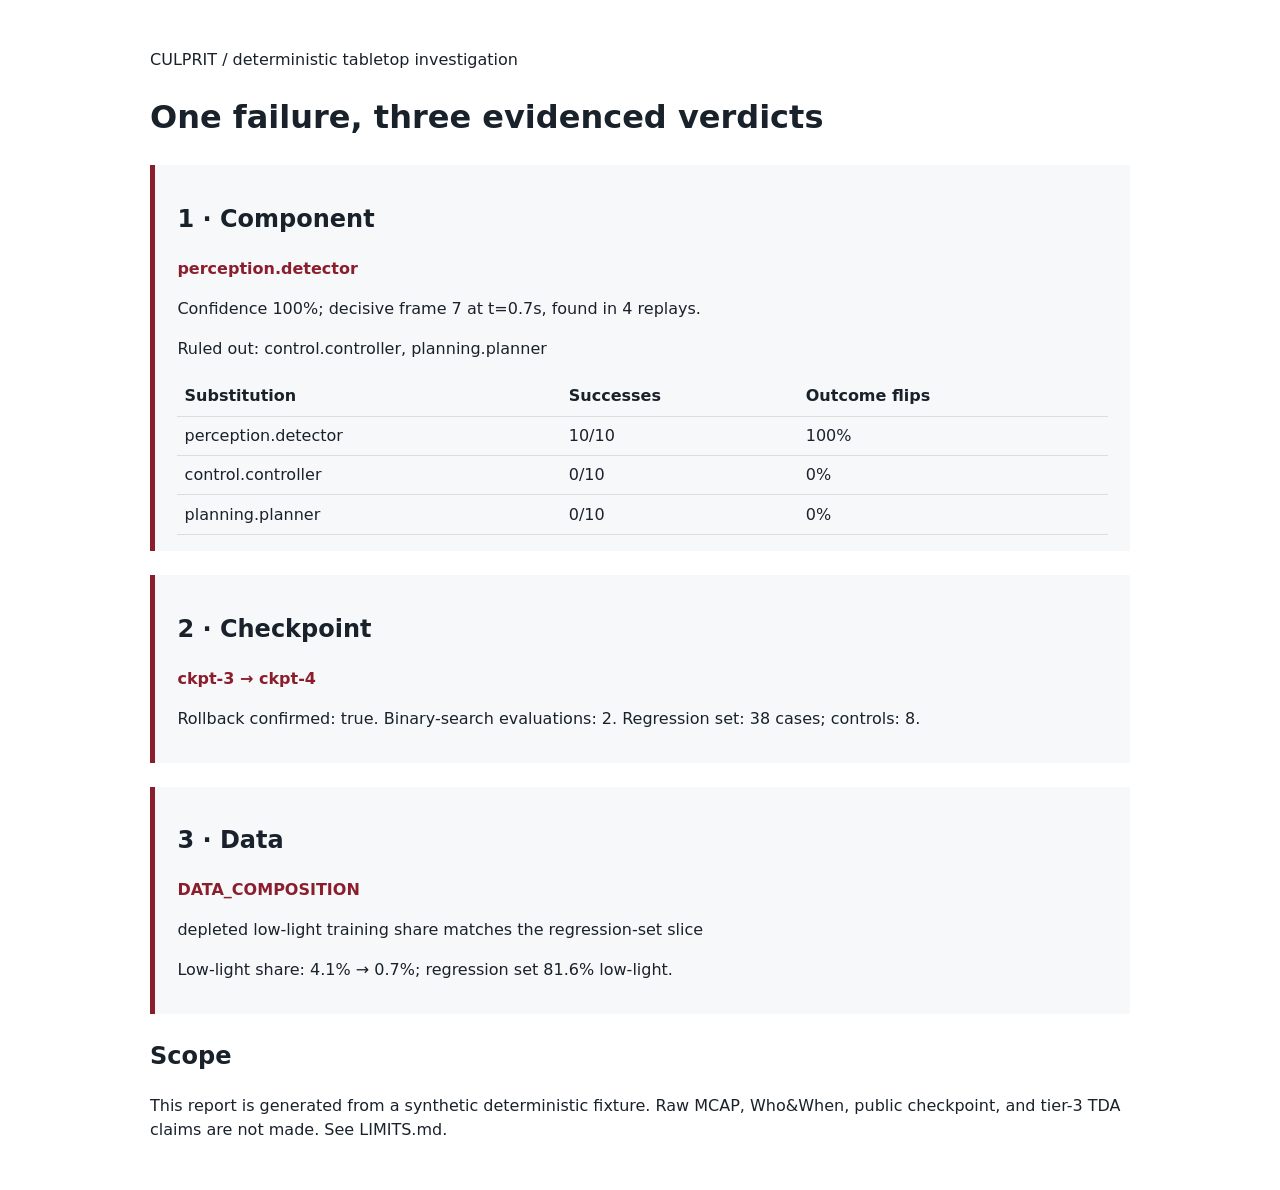
==== docs/index.html @ ff6b4190 "feat: ship deterministic culprit alpha" ====
<!doctype html>
<html lang="en">
<head>
  <meta charset="utf-8">
  <meta http-equiv="refresh" content="0; url=demo/">
  <meta name="viewport" content="width=device-width,initial-scale=1">
  <title>CULPRIT demo</title>
</head>
<body>
  <p><a href="demo/">Open the CULPRIT three-stage finding</a>.</p>
</body>
</html>
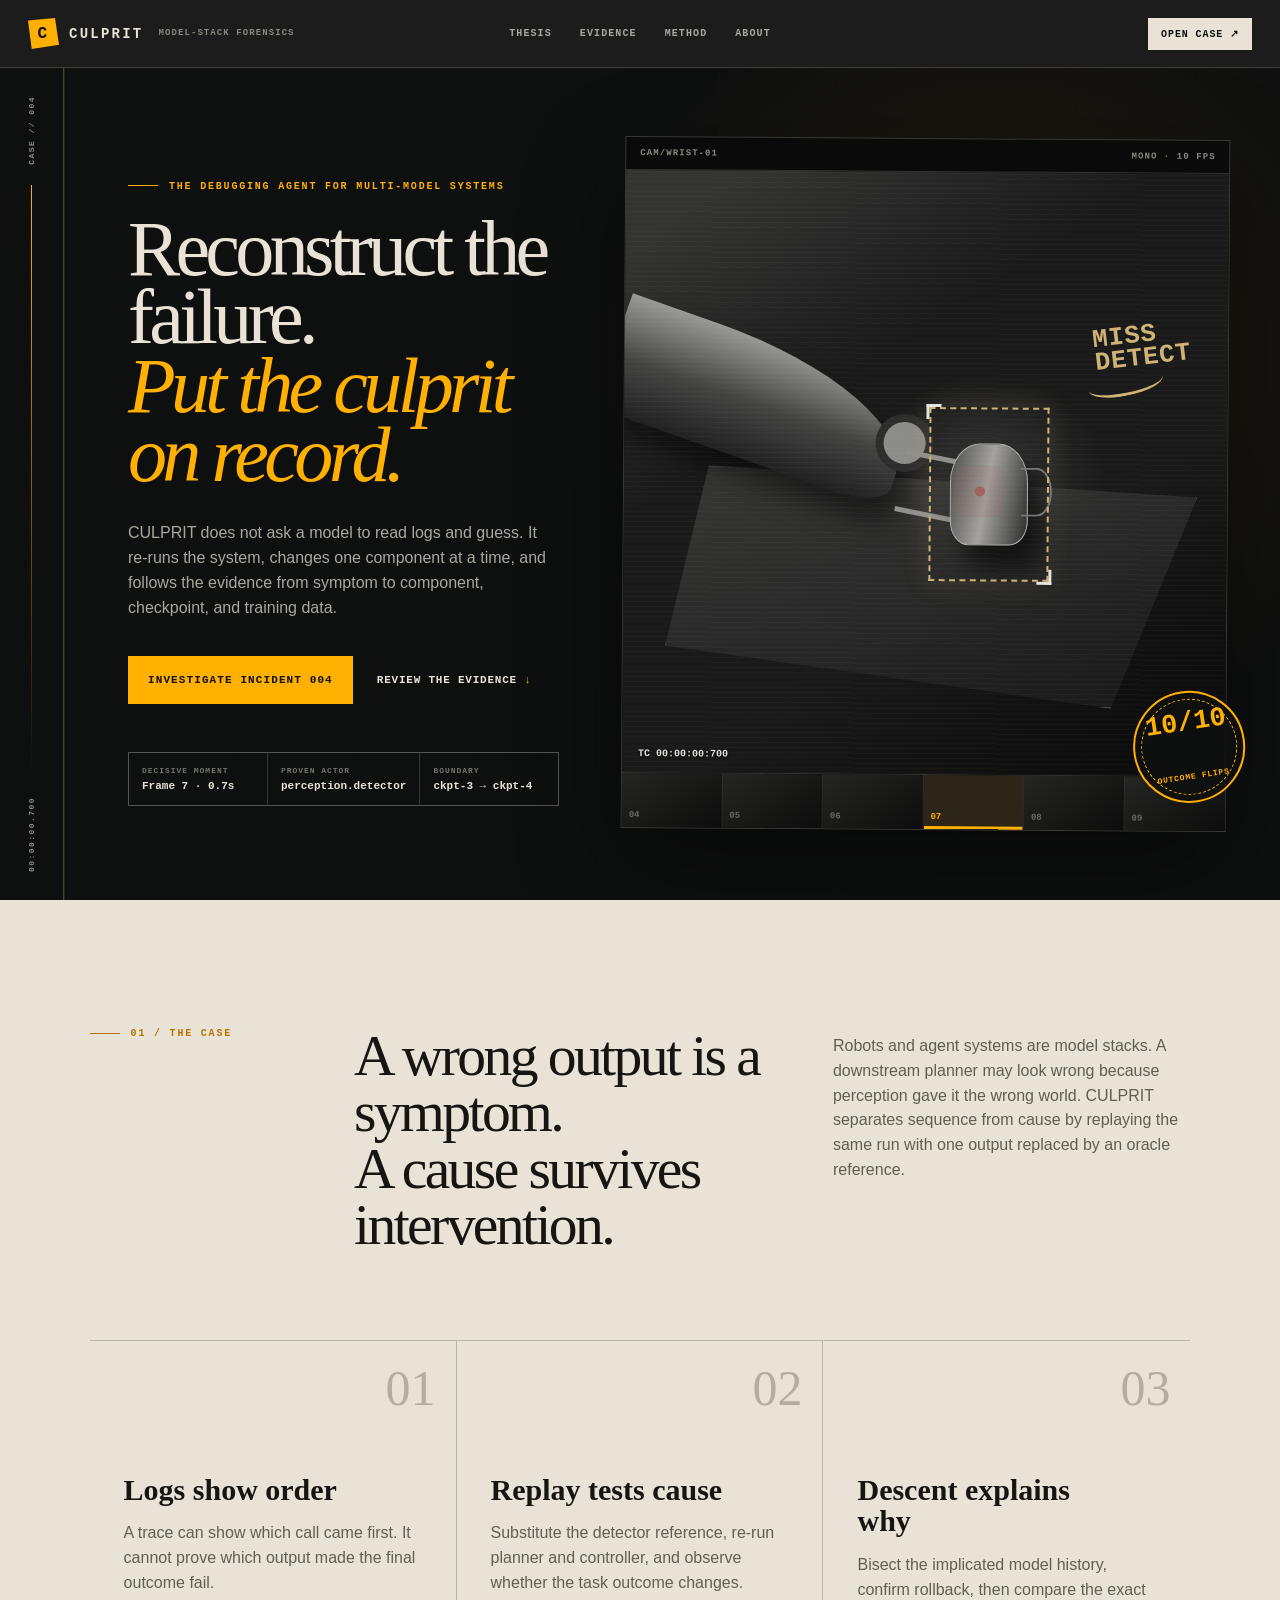
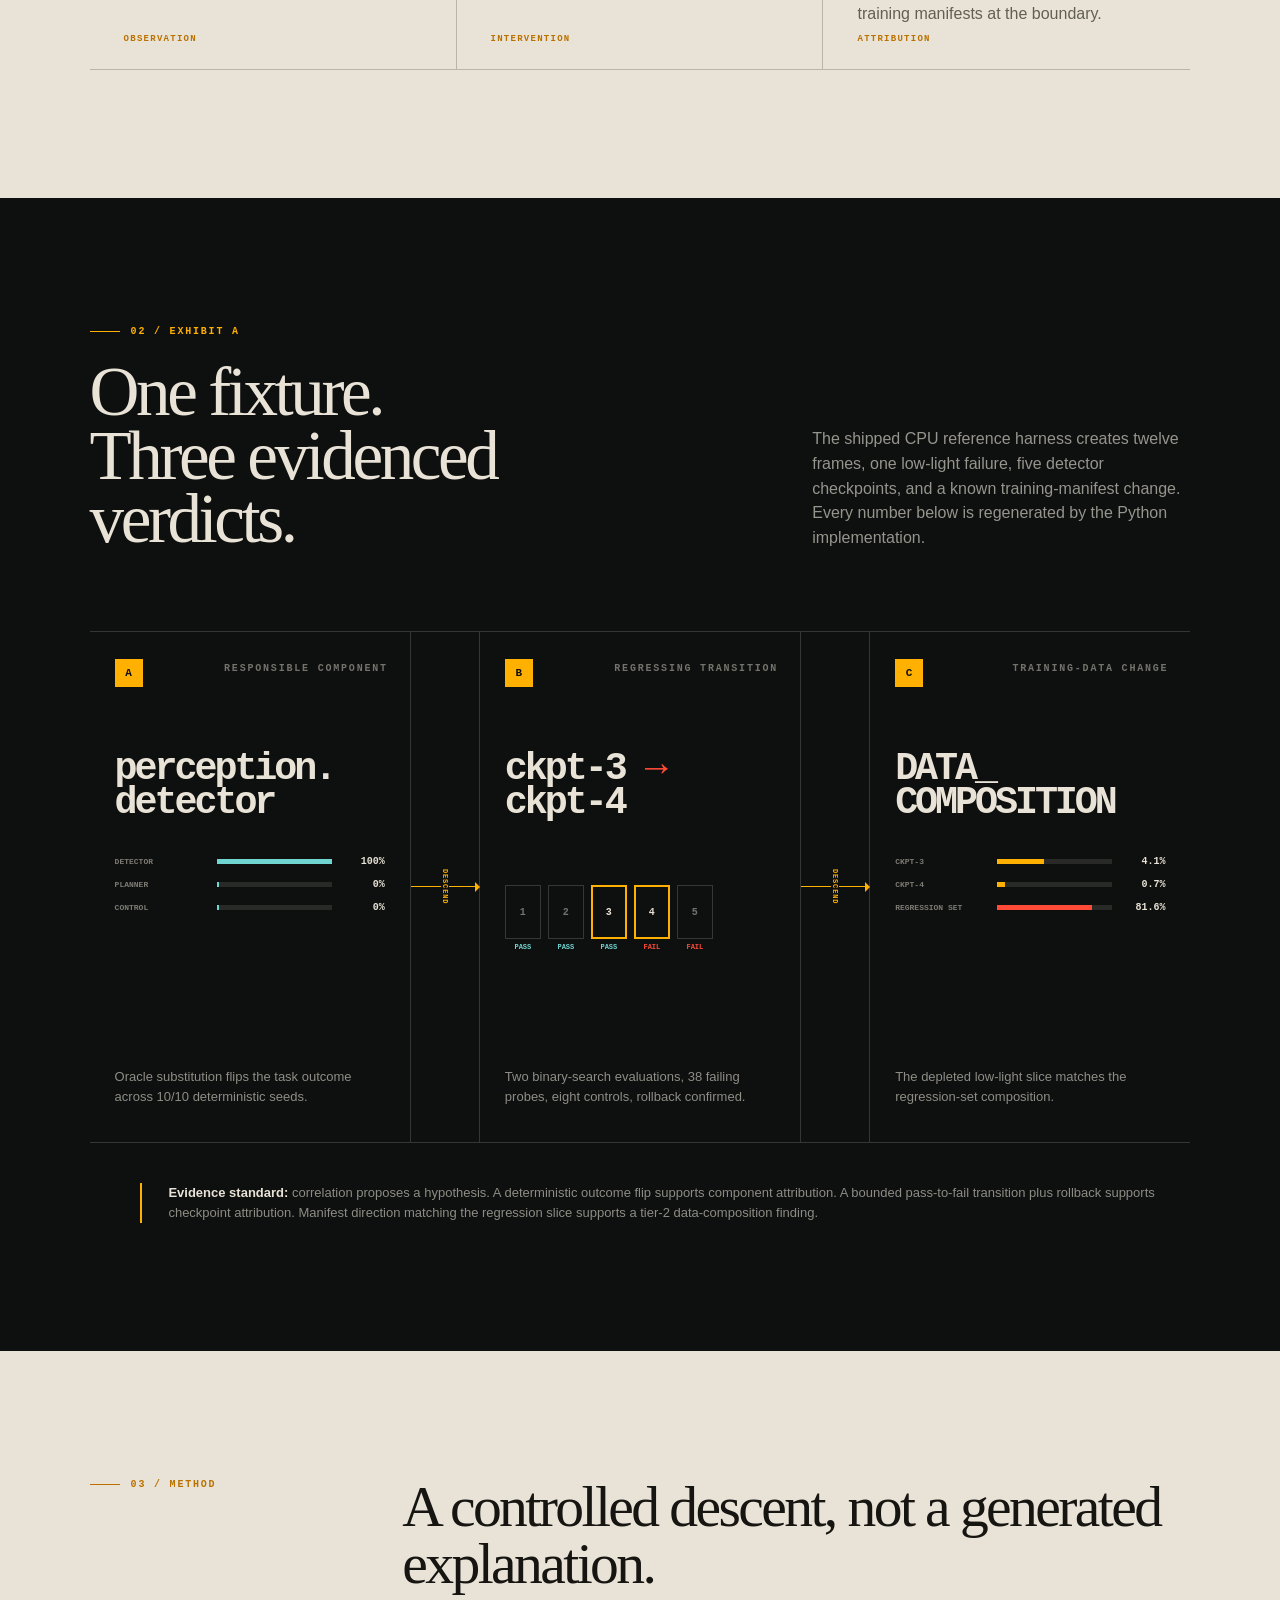
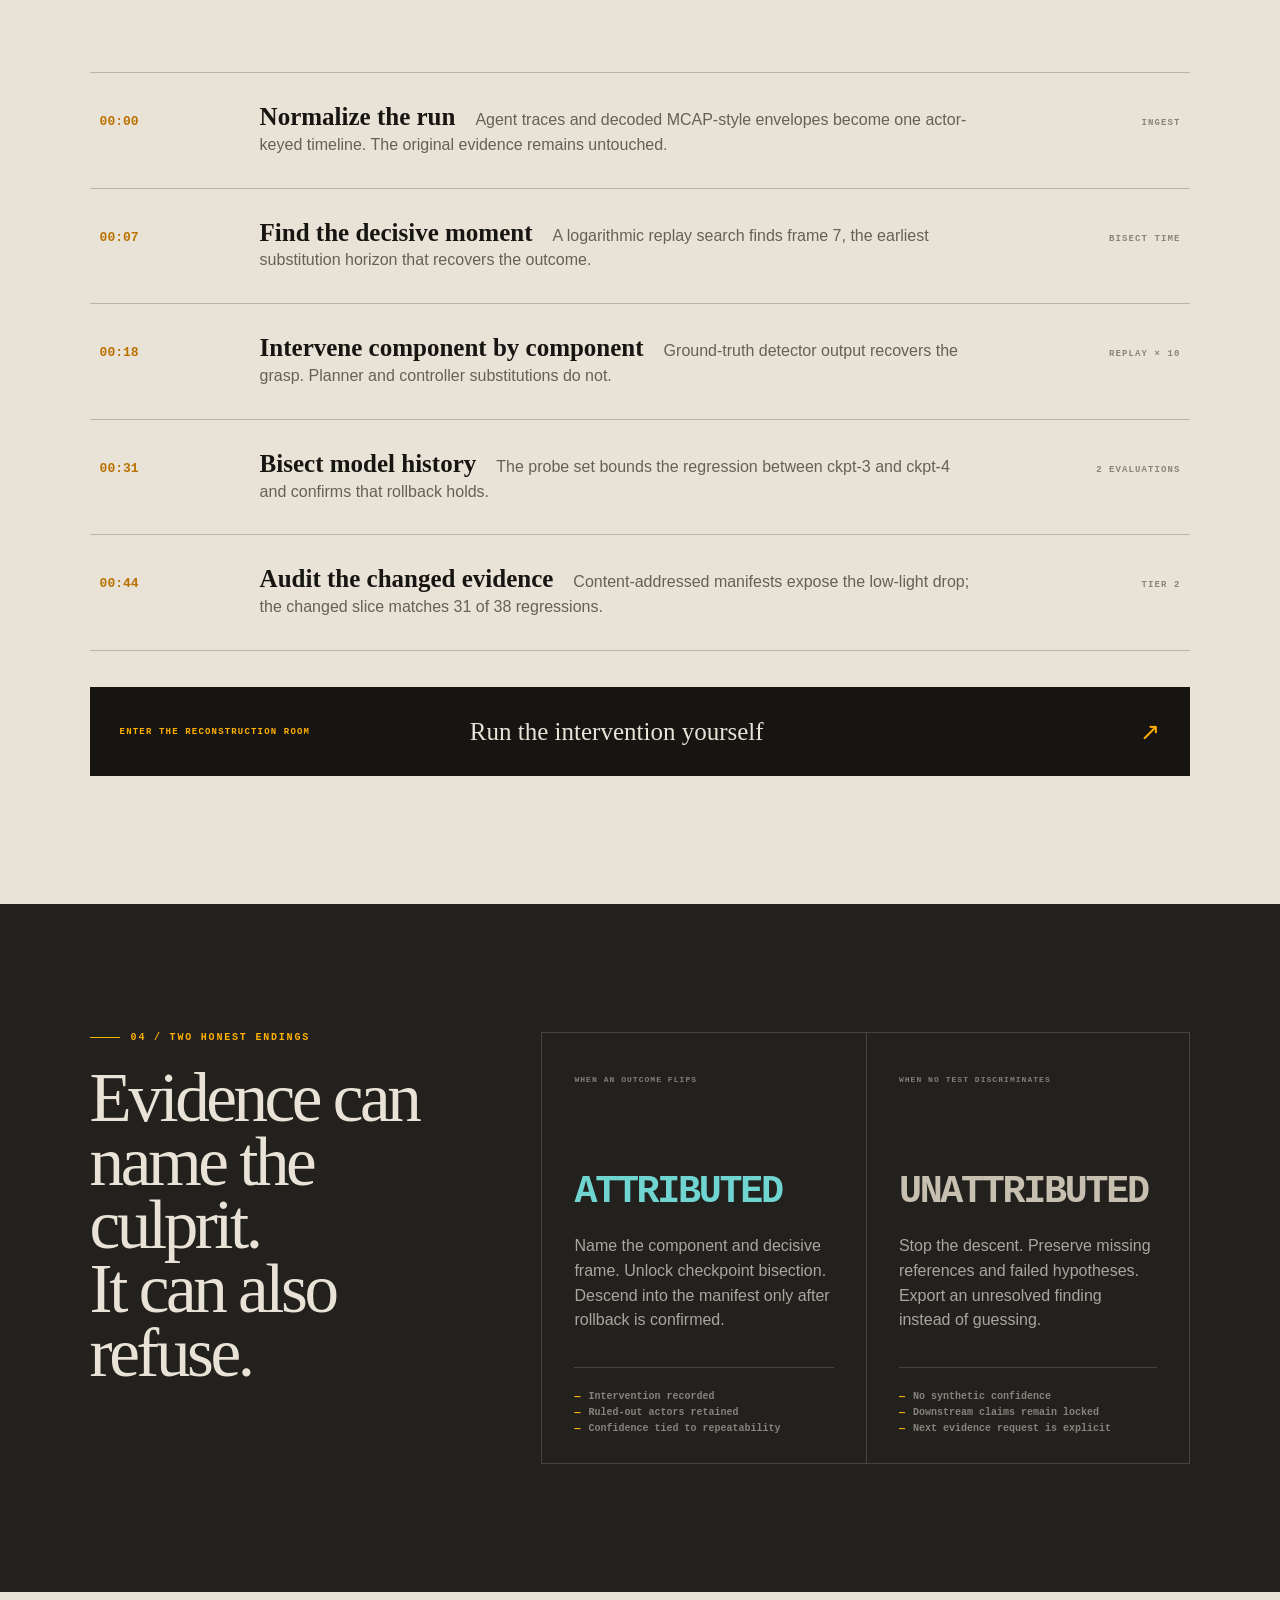
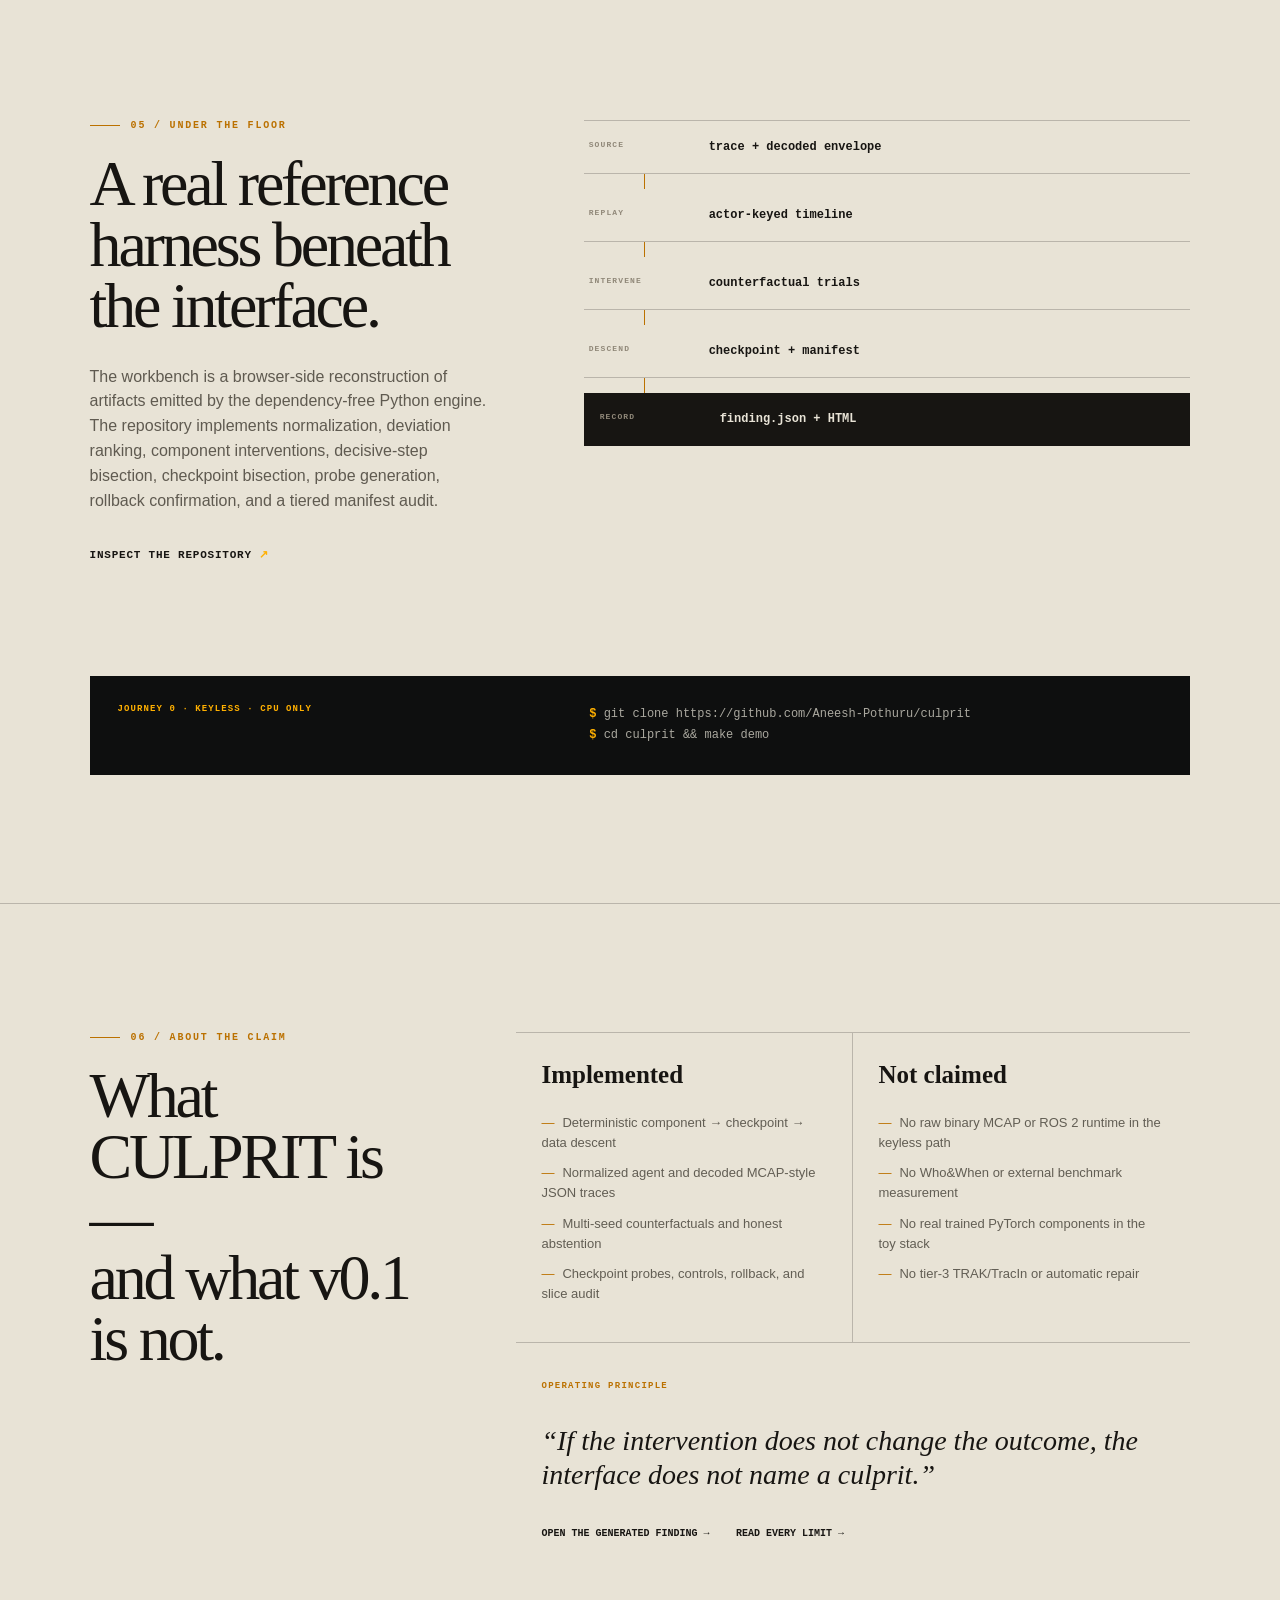
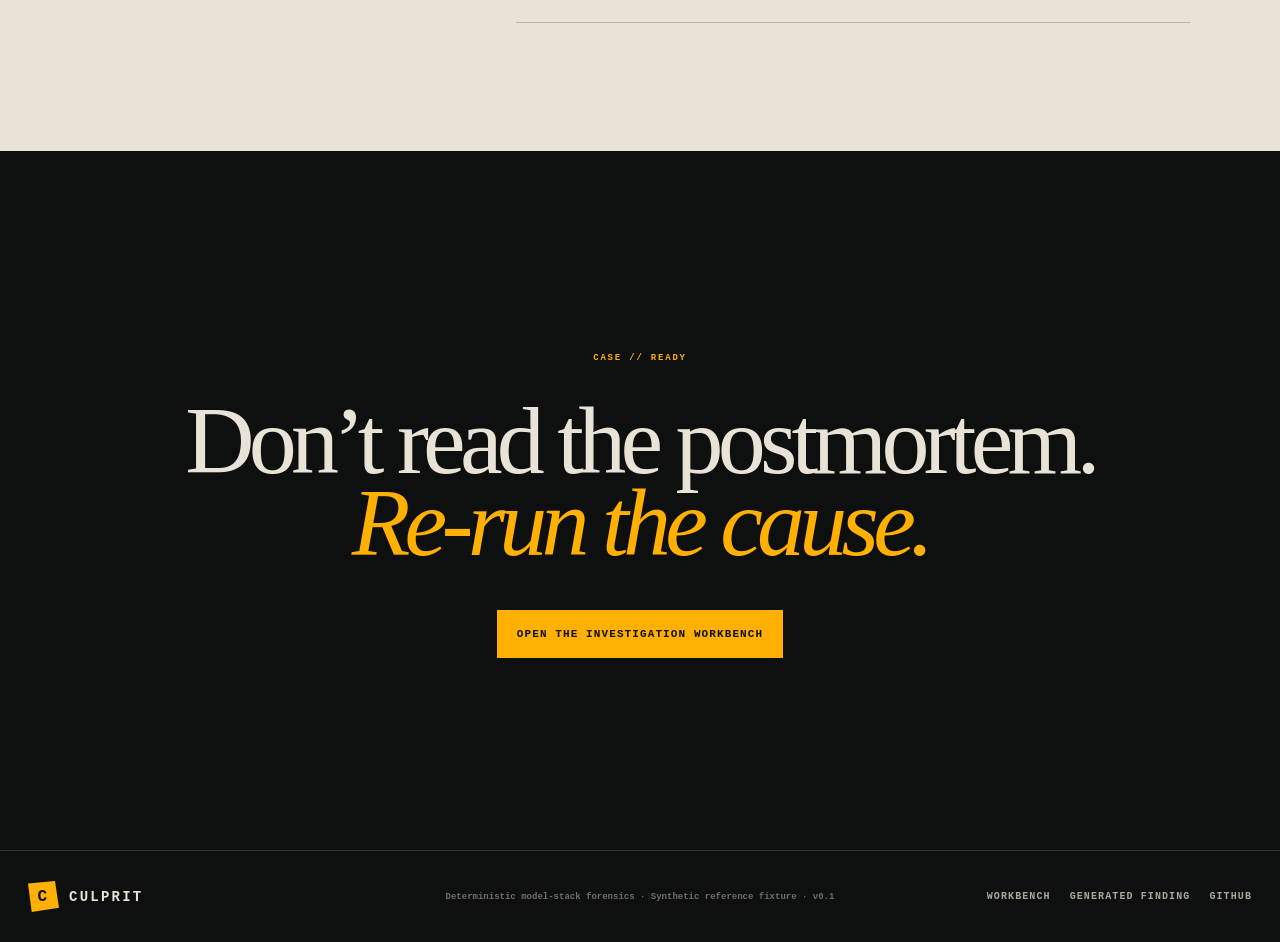
==== commit 134d49c3: "site: launch full interactive product experience" ====
--- a/docs/index.html
+++ b/docs/index.html
@@ -2,12 +2,294 @@
 <html lang="en">
 <head>
   <meta charset="utf-8">
-  <meta http-equiv="refresh" content="0; url=demo/">
-  <meta name="viewport" content="width=device-width,initial-scale=1">
-  <title>CULPRIT demo</title>
+  <meta name="viewport" content="width=device-width, initial-scale=1">
+  <meta name="description" content="CULPRIT is a deterministic forensic workbench for locating the component, checkpoint, and training-data change behind a multi-model system failure.">
+  <meta name="theme-color" content="#11100e">
+  <title>CULPRIT — reconstruct the failure</title>
+  <link rel="stylesheet" href="site.css">
 </head>
 <body>
-  <p><a href="demo/">Open the CULPRIT three-stage finding</a>.</p>
+  <a class="skip-link" href="#content">Skip to content</a>
+  <header class="site-header">
+    <a class="wordmark" href="./" aria-label="CULPRIT home">
+      <span class="wordmark-stamp" aria-hidden="true">C</span>
+      <span>CULPRIT</span>
+      <small>MODEL-STACK FORENSICS</small>
+    </a>
+    <nav class="site-nav" aria-label="Primary navigation">
+      <a href="#thesis">Thesis</a>
+      <a href="#evidence">Evidence</a>
+      <a href="#mechanism">Method</a>
+      <a href="#about">About</a>
+    </nav>
+    <a class="header-action" href="app/">Open case <span aria-hidden="true">↗</span></a>
+  </header>
+
+  <main id="content">
+    <section class="hero" aria-labelledby="hero-title">
+      <div class="case-spine" aria-hidden="true">
+        <span>CASE // 004</span>
+        <i></i>
+        <span>00:00:00.700</span>
+      </div>
+      <div class="hero-copy">
+        <p class="kicker">The debugging agent for multi-model systems</p>
+        <h1 id="hero-title">Reconstruct the failure.<br><em>Put the culprit on record.</em></h1>
+        <p class="hero-lede">CULPRIT does not ask a model to read logs and guess. It re-runs the system, changes one component at a time, and follows the evidence from symptom to component, checkpoint, and training data.</p>
+        <div class="hero-actions">
+          <a class="button button-primary" href="app/">Investigate incident 004</a>
+          <a class="text-link" href="#evidence">Review the evidence <span aria-hidden="true">↓</span></a>
+        </div>
+        <dl class="hero-facts" aria-label="Fixture facts">
+          <div><dt>Decisive moment</dt><dd>Frame 7 · 0.7s</dd></div>
+          <div><dt>Proven actor</dt><dd>perception.detector</dd></div>
+          <div><dt>Boundary</dt><dd>ckpt-3 → ckpt-4</dd></div>
+        </dl>
+      </div>
+
+      <div class="hero-reconstruction" aria-label="Stylized incident reconstruction">
+        <div class="recon-meta">
+          <span>CAM/WRIST-01</span>
+          <span>MONO · 10 FPS</span>
+        </div>
+        <div class="recon-field">
+          <div class="scanlines" aria-hidden="true"></div>
+          <div class="table-plane" aria-hidden="true"></div>
+          <div class="robot-arm" aria-hidden="true"><i></i><b></b></div>
+          <div class="target-object" aria-hidden="true"></div>
+          <div class="reference-box" aria-hidden="true"></div>
+          <div class="grease-note" aria-hidden="true">MISS<br>DETECT</div>
+          <div class="crosshair" aria-hidden="true"></div>
+          <div class="recon-time">TC 00:00:00:700</div>
+        </div>
+        <div class="filmstrip" aria-label="Frames 4 through 9, anomaly at frame 7">
+          <span>04</span><span>05</span><span>06</span><span class="is-fault">07</span><span>08</span><span>09</span>
+        </div>
+        <div class="evidence-seal" aria-label="Outcome flip proven across ten of ten seeds">
+          <strong>10/10</strong>
+          <span>OUTCOME FLIPS</span>
+        </div>
+      </div>
+    </section>
+
+    <section class="thesis-section" id="thesis" aria-labelledby="thesis-title">
+      <header class="section-intro">
+        <p class="folio">01 / THE CASE</p>
+        <h2 id="thesis-title">A wrong output is a symptom.<br>A cause survives intervention.</h2>
+        <p>Robots and agent systems are model stacks. A downstream planner may look wrong because perception gave it the wrong world. CULPRIT separates sequence from cause by replaying the same run with one output replaced by an oracle reference.</p>
+      </header>
+      <div class="problem-ledger">
+        <article>
+          <span class="ledger-no">01</span>
+          <h3>Logs show order</h3>
+          <p>A trace can show which call came first. It cannot prove which output made the final outcome fail.</p>
+          <small>OBSERVATION</small>
+        </article>
+        <article>
+          <span class="ledger-no">02</span>
+          <h3>Replay tests cause</h3>
+          <p>Substitute the detector reference, re-run planner and controller, and observe whether the task outcome changes.</p>
+          <small>INTERVENTION</small>
+        </article>
+        <article>
+          <span class="ledger-no">03</span>
+          <h3>Descent explains why</h3>
+          <p>Bisect the implicated model history, confirm rollback, then compare the exact training manifests at the boundary.</p>
+          <small>ATTRIBUTION</small>
+        </article>
+      </div>
+    </section>
+
+    <section class="evidence-section" id="evidence" aria-labelledby="evidence-title">
+      <div class="evidence-header">
+        <div>
+          <p class="folio folio-light">02 / EXHIBIT A</p>
+          <h2 id="evidence-title">One fixture.<br>Three evidenced verdicts.</h2>
+        </div>
+        <p>The shipped CPU reference harness creates twelve frames, one low-light failure, five detector checkpoints, and a known training-manifest change. Every number below is regenerated by the Python implementation.</p>
+      </div>
+
+      <div class="causal-plate">
+        <article class="causal-node node-component">
+          <div class="node-index">A</div>
+          <p class="node-label">Responsible component</p>
+          <h3>perception.<br>detector</h3>
+          <div class="flip-comparison" aria-label="Counterfactual outcome flip rates">
+            <div><span>DETECTOR</span><i style="--value:100%"></i><strong>100%</strong></div>
+            <div><span>PLANNER</span><i style="--value:0%"></i><strong>0%</strong></div>
+            <div><span>CONTROL</span><i style="--value:0%"></i><strong>0%</strong></div>
+          </div>
+          <p class="node-proof">Oracle substitution flips the task outcome across 10/10 deterministic seeds.</p>
+        </article>
+        <div class="causal-link" aria-hidden="true"><span>descend</span></div>
+        <article class="causal-node node-checkpoint">
+          <div class="node-index">B</div>
+          <p class="node-label">Regressing transition</p>
+          <h3>ckpt-3 <em>→</em><br>ckpt-4</h3>
+          <div class="checkpoint-film" aria-label="Checkpoint pass fail history">
+            <span class="pass">1</span><span class="pass">2</span><span class="pass focus">3</span><span class="fail focus">4</span><span class="fail">5</span>
+          </div>
+          <p class="node-proof">Two binary-search evaluations, 38 failing probes, eight controls, rollback confirmed.</p>
+        </article>
+        <div class="causal-link" aria-hidden="true"><span>descend</span></div>
+        <article class="causal-node node-data">
+          <div class="node-index">C</div>
+          <p class="node-label">Training-data change</p>
+          <h3>DATA_<br>COMPOSITION</h3>
+          <div class="slice-comparison" aria-label="Low-light share comparison">
+            <div><span>CKPT-3</span><i style="--value:41%"></i><strong>4.1%</strong></div>
+            <div><span>CKPT-4</span><i style="--value:7%"></i><strong>0.7%</strong></div>
+            <div class="regression"><span>REGRESSION SET</span><i style="--value:82%"></i><strong>81.6%</strong></div>
+          </div>
+          <p class="node-proof">The depleted low-light slice matches the regression-set composition.</p>
+        </article>
+      </div>
+      <p class="evidence-caption"><strong>Evidence standard:</strong> correlation proposes a hypothesis. A deterministic outcome flip supports component attribution. A bounded pass-to-fail transition plus rollback supports checkpoint attribution. Manifest direction matching the regression slice supports a tier-2 data-composition finding.</p>
+    </section>
+
+    <section class="mechanism-section" id="mechanism" aria-labelledby="mechanism-title">
+      <header class="section-intro narrow">
+        <p class="folio">03 / METHOD</p>
+        <h2 id="mechanism-title">A controlled descent, not a generated explanation.</h2>
+      </header>
+      <ol class="method-timeline">
+        <li>
+          <time>00:00</time>
+          <div><h3>Normalize the run</h3><p>Agent traces and decoded MCAP-style envelopes become one actor-keyed timeline. The original evidence remains untouched.</p></div>
+          <span>INGEST</span>
+        </li>
+        <li>
+          <time>00:07</time>
+          <div><h3>Find the decisive moment</h3><p>A logarithmic replay search finds frame 7, the earliest substitution horizon that recovers the outcome.</p></div>
+          <span>BISECT TIME</span>
+        </li>
+        <li>
+          <time>00:18</time>
+          <div><h3>Intervene component by component</h3><p>Ground-truth detector output recovers the grasp. Planner and controller substitutions do not.</p></div>
+          <span>REPLAY × 10</span>
+        </li>
+        <li>
+          <time>00:31</time>
+          <div><h3>Bisect model history</h3><p>The probe set bounds the regression between ckpt-3 and ckpt-4 and confirms that rollback holds.</p></div>
+          <span>2 EVALUATIONS</span>
+        </li>
+        <li>
+          <time>00:44</time>
+          <div><h3>Audit the changed evidence</h3><p>Content-addressed manifests expose the low-light drop; the changed slice matches 31 of 38 regressions.</p></div>
+          <span>TIER 2</span>
+        </li>
+      </ol>
+      <a class="method-cta" href="app/">
+        <span>ENTER THE RECONSTRUCTION ROOM</span>
+        <strong>Run the intervention yourself</strong>
+        <i aria-hidden="true">↗</i>
+      </a>
+    </section>
+
+    <section class="paths-section" aria-labelledby="paths-title">
+      <header>
+        <p class="folio folio-light">04 / TWO HONEST ENDINGS</p>
+        <h2 id="paths-title">Evidence can name the culprit.<br>It can also refuse.</h2>
+      </header>
+      <div class="paths">
+        <article class="path-attributed">
+          <span>WHEN AN OUTCOME FLIPS</span>
+          <h3>ATTRIBUTED</h3>
+          <p>Name the component and decisive frame. Unlock checkpoint bisection. Descend into the manifest only after rollback is confirmed.</p>
+          <ul>
+            <li>Intervention recorded</li>
+            <li>Ruled-out actors retained</li>
+            <li>Confidence tied to repeatability</li>
+          </ul>
+        </article>
+        <article class="path-unattributed">
+          <span>WHEN NO TEST DISCRIMINATES</span>
+          <h3>UNATTRIBUTED</h3>
+          <p>Stop the descent. Preserve missing references and failed hypotheses. Export an unresolved finding instead of guessing.</p>
+          <ul>
+            <li>No synthetic confidence</li>
+            <li>Downstream claims remain locked</li>
+            <li>Next evidence request is explicit</li>
+          </ul>
+        </article>
+      </div>
+    </section>
+
+    <section class="architecture-section" aria-labelledby="architecture-title">
+      <div class="architecture-copy">
+        <p class="folio">05 / UNDER THE FLOOR</p>
+        <h2 id="architecture-title">A real reference harness beneath the interface.</h2>
+        <p>The workbench is a browser-side reconstruction of artifacts emitted by the dependency-free Python engine. The repository implements normalization, deviation ranking, component interventions, decisive-step bisection, checkpoint bisection, probe generation, rollback confirmation, and a tiered manifest audit.</p>
+        <a class="text-link dark-link" href="https://github.com/Aneesh-Pothuru/culprit">Inspect the repository <span aria-hidden="true">↗</span></a>
+      </div>
+      <div class="architecture-map" role="img" aria-label="Trace flows through replay, component attribution, checkpoint bisection, and data audit to a finding">
+        <div class="arch-source"><span>SOURCE</span><strong>trace + decoded envelope</strong></div>
+        <i aria-hidden="true"></i>
+        <div><span>REPLAY</span><strong>actor-keyed timeline</strong></div>
+        <i aria-hidden="true"></i>
+        <div><span>INTERVENE</span><strong>counterfactual trials</strong></div>
+        <i aria-hidden="true"></i>
+        <div><span>DESCEND</span><strong>checkpoint + manifest</strong></div>
+        <i aria-hidden="true"></i>
+        <div class="arch-output"><span>RECORD</span><strong>finding.json + HTML</strong></div>
+      </div>
+      <div class="command-block">
+        <span>JOURNEY 0 · KEYLESS · CPU ONLY</span>
+        <code><b>$</b> git clone https://github.com/Aneesh-Pothuru/culprit<br><b>$</b> cd culprit &amp;&amp; make demo</code>
+      </div>
+    </section>
+
+    <section class="about-section" id="about" aria-labelledby="about-title">
+      <div class="about-title">
+        <p class="folio">06 / ABOUT THE CLAIM</p>
+        <h2 id="about-title">What CULPRIT is—<br>and what v0.1 is not.</h2>
+      </div>
+      <div class="about-grid">
+        <article>
+          <h3>Implemented</h3>
+          <ul>
+            <li>Deterministic component → checkpoint → data descent</li>
+            <li>Normalized agent and decoded MCAP-style JSON traces</li>
+            <li>Multi-seed counterfactuals and honest abstention</li>
+            <li>Checkpoint probes, controls, rollback, and slice audit</li>
+          </ul>
+        </article>
+        <article>
+          <h3>Not claimed</h3>
+          <ul>
+            <li>No raw binary MCAP or ROS 2 runtime in the keyless path</li>
+            <li>No Who&amp;When or external benchmark measurement</li>
+            <li>No real trained PyTorch components in the toy stack</li>
+            <li>No tier-3 TRAK/TracIn or automatic repair</li>
+          </ul>
+        </article>
+        <article class="about-principle">
+          <span>OPERATING PRINCIPLE</span>
+          <blockquote>“If the intervention does not change the outcome, the interface does not name a culprit.”</blockquote>
+          <a href="demo/">Open the generated finding →</a>
+          <a href="https://github.com/Aneesh-Pothuru/culprit/blob/main/LIMITS.md">Read every limit →</a>
+        </article>
+      </div>
+    </section>
+
+    <section class="closing">
+      <span class="closing-code">CASE // READY</span>
+      <h2>Don’t read the postmortem.<br><em>Re-run the cause.</em></h2>
+      <a class="button button-primary" href="app/">Open the investigation workbench</a>
+    </section>
+  </main>
+
+  <footer class="site-footer">
+    <div class="wordmark">
+      <span class="wordmark-stamp" aria-hidden="true">C</span>
+      <span>CULPRIT</span>
+    </div>
+    <p>Deterministic model-stack forensics · Synthetic reference fixture · v0.1</p>
+    <nav aria-label="Footer navigation">
+      <a href="app/">Workbench</a>
+      <a href="demo/">Generated finding</a>
+      <a href="https://github.com/Aneesh-Pothuru/culprit">GitHub</a>
+    </nav>
+  </footer>
 </body>
 </html>
-
--- a/docs/site.css
+++ b/docs/site.css
@@ -0,0 +1,626 @@
+:root {
+  --ink: #171512;
+  --paper: #e8e3d6;
+  --paper-hi: #f3efe5;
+  --paper-dim: #c7c0b0;
+  --amber: #ffb000;
+  --amber-deep: #bb7100;
+  --red: #ff4a37;
+  --cyan: #70d5d1;
+  --night: #0e0f0f;
+  --night-2: #161715;
+  --line: rgba(23, 21, 18, .22);
+  --line-light: rgba(232, 227, 214, .18);
+  --mono: "SFMono-Regular", "Roboto Mono", "Cascadia Code", Menlo, Consolas, monospace;
+  --sans: Inter, ui-sans-serif, -apple-system, BlinkMacSystemFont, "Segoe UI", sans-serif;
+  --serif: Iowan Old Style, "Palatino Linotype", Palatino, "Times New Roman", serif;
+}
+
+* { box-sizing: border-box; }
+html { scroll-behavior: smooth; }
+body {
+  margin: 0;
+  color: var(--ink);
+  background: var(--paper);
+  font-family: var(--sans);
+  font-size: 16px;
+  line-height: 1.55;
+  text-rendering: optimizeLegibility;
+}
+a { color: inherit; }
+button, input { font: inherit; }
+:focus-visible { outline: 3px solid var(--cyan); outline-offset: 4px; }
+.skip-link {
+  position: fixed;
+  left: 16px;
+  top: -80px;
+  z-index: 100;
+  padding: 12px 16px;
+  background: var(--paper-hi);
+  color: var(--ink);
+  font: 700 12px var(--mono);
+}
+.skip-link:focus { top: 16px; }
+
+.site-header {
+  position: sticky;
+  top: 0;
+  z-index: 50;
+  display: grid;
+  grid-template-columns: minmax(230px, 1fr) auto minmax(230px, 1fr);
+  align-items: center;
+  min-height: 68px;
+  padding: 0 28px;
+  color: var(--paper);
+  background: rgba(14, 15, 15, .94);
+  border-bottom: 1px solid var(--line-light);
+  backdrop-filter: blur(14px);
+}
+.wordmark {
+  display: flex;
+  align-items: center;
+  gap: 10px;
+  text-decoration: none;
+  font: 800 14px/1 var(--mono);
+  letter-spacing: .16em;
+}
+.wordmark-stamp {
+  display: grid;
+  place-items: center;
+  width: 31px;
+  height: 31px;
+  color: var(--night);
+  background: var(--amber);
+  clip-path: polygon(0 8%, 87% 0, 100% 86%, 12% 100%);
+  font-size: 16px;
+}
+.wordmark small {
+  margin-left: 5px;
+  color: #89877f;
+  font-size: 9px;
+  font-weight: 600;
+  letter-spacing: .12em;
+}
+.site-nav { display: flex; gap: 28px; }
+.site-nav a, .site-footer nav a {
+  color: #aaa79f;
+  font: 650 10px var(--mono);
+  letter-spacing: .11em;
+  text-decoration: none;
+  text-transform: uppercase;
+}
+.site-nav a:hover, .site-footer nav a:hover { color: var(--paper); }
+.header-action {
+  justify-self: end;
+  padding: 10px 13px;
+  color: var(--night);
+  background: var(--paper);
+  font: 800 10px var(--mono);
+  letter-spacing: .09em;
+  text-decoration: none;
+  text-transform: uppercase;
+}
+
+.hero {
+  position: relative;
+  display: grid;
+  grid-template-columns: 64px minmax(380px, .92fr) minmax(480px, 1.08fr);
+  min-height: calc(100vh - 68px);
+  color: var(--paper);
+  background:
+    linear-gradient(90deg, transparent 63px, rgba(255, 176, 0, .22) 64px, transparent 65px),
+    radial-gradient(circle at 78% 35%, rgba(255, 176, 0, .09), transparent 36%),
+    var(--night);
+  overflow: hidden;
+}
+.hero::after {
+  content: "";
+  position: absolute;
+  inset: 0;
+  pointer-events: none;
+  opacity: .28;
+  background-image: repeating-linear-gradient(90deg, transparent 0 119px, rgba(232, 227, 214, .055) 120px);
+}
+.case-spine {
+  position: relative;
+  z-index: 2;
+  display: flex;
+  flex-direction: column;
+  align-items: center;
+  justify-content: space-between;
+  padding: 28px 0;
+  border-right: 1px solid var(--line-light);
+}
+.case-spine span {
+  color: #8e8c84;
+  font: 600 8px var(--mono);
+  letter-spacing: .18em;
+  text-transform: uppercase;
+  writing-mode: vertical-rl;
+  transform: rotate(180deg);
+}
+.case-spine i { width: 1px; flex: 1; margin: 20px 0; background: linear-gradient(var(--amber), transparent); }
+.hero-copy {
+  position: relative;
+  z-index: 3;
+  display: flex;
+  flex-direction: column;
+  justify-content: center;
+  padding: 9vh clamp(34px, 5vw, 82px) 7vh;
+}
+.kicker, .folio, .node-label {
+  margin: 0 0 23px;
+  color: var(--amber-deep);
+  font: 750 10px var(--mono);
+  letter-spacing: .18em;
+  text-transform: uppercase;
+}
+.kicker { color: var(--amber); }
+.kicker::before, .folio::before {
+  content: "";
+  display: inline-block;
+  width: 30px;
+  height: 1px;
+  margin-right: 11px;
+  background: currentColor;
+  vertical-align: middle;
+}
+.hero h1 {
+  max-width: 780px;
+  margin: 0;
+  font: 500 clamp(52px, 6.1vw, 104px)/.88 var(--serif);
+  letter-spacing: -.06em;
+}
+.hero h1 em, .closing h2 em {
+  color: var(--amber);
+  font-weight: 400;
+}
+.hero-lede {
+  max-width: 650px;
+  margin: 32px 0 0;
+  color: #aaa99f;
+  font-size: clamp(16px, 1.25vw, 20px);
+}
+.hero-actions { display: flex; align-items: center; gap: 24px; margin-top: 35px; }
+.button {
+  display: inline-flex;
+  align-items: center;
+  justify-content: center;
+  min-height: 48px;
+  padding: 0 20px;
+  font: 850 11px var(--mono);
+  letter-spacing: .1em;
+  text-decoration: none;
+  text-transform: uppercase;
+}
+.button-primary { color: var(--night); background: var(--amber); }
+.button-primary:hover { background: #ffc13f; }
+.text-link {
+  color: var(--paper);
+  font: 700 11px var(--mono);
+  letter-spacing: .07em;
+  text-decoration: none;
+  text-transform: uppercase;
+}
+.text-link span { color: var(--amber); }
+.hero-facts {
+  display: grid;
+  grid-template-columns: repeat(3, 1fr);
+  gap: 1px;
+  margin: 48px 0 0;
+  border: 1px solid var(--line-light);
+  background: var(--line-light);
+}
+.hero-facts div { padding: 13px; background: var(--night); }
+.hero-facts dt { color: #73736d; font: 650 8px var(--mono); letter-spacing: .12em; text-transform: uppercase; }
+.hero-facts dd { margin: 5px 0 0; color: var(--paper); font: 700 11px var(--mono); }
+
+.hero-reconstruction {
+  position: relative;
+  z-index: 3;
+  align-self: center;
+  margin: 7vh clamp(24px, 4vw, 70px) 7vh 0;
+  border: 1px solid #3a3935;
+  background: #090a09;
+  box-shadow: 0 38px 100px rgba(0, 0, 0, .45);
+  transform: rotate(.4deg);
+}
+.recon-meta {
+  display: flex;
+  justify-content: space-between;
+  padding: 11px 14px;
+  color: #8a8982;
+  border-bottom: 1px solid #32312e;
+  font: 650 9px var(--mono);
+  letter-spacing: .12em;
+}
+.recon-field {
+  position: relative;
+  min-height: clamp(380px, 47vw, 650px);
+  overflow: hidden;
+  background:
+    radial-gradient(ellipse at 60% 50%, rgba(209, 207, 196, .15), transparent 23%),
+    linear-gradient(147deg, #343431 0 8%, #191a18 35% 63%, #080909 100%);
+  filter: grayscale(.65);
+}
+.scanlines {
+  position: absolute;
+  inset: 0;
+  z-index: 8;
+  pointer-events: none;
+  background: repeating-linear-gradient(0deg, rgba(255,255,255,.025) 0 1px, transparent 1px 5px);
+}
+.table-plane {
+  position: absolute;
+  left: 7%;
+  right: 5%;
+  bottom: 11%;
+  height: 40%;
+  border: 1px solid #5f5f59;
+  background: linear-gradient(165deg, rgba(136,135,126,.28), rgba(26,27,25,.88));
+  clip-path: polygon(8% 0, 100% 12%, 84% 100%, 0 75%);
+}
+.target-object {
+  position: absolute;
+  left: 54%;
+  top: 45%;
+  width: 13%;
+  height: 17%;
+  border: 1px solid #b0aea2;
+  border-radius: 38% 38% 24% 24%;
+  background: linear-gradient(100deg, #4c4d48, #a5a298 47%, #2a2b28);
+  box-shadow: 15px 23px 24px rgba(0,0,0,.6);
+}
+.target-object::after {
+  content: "";
+  position: absolute;
+  right: -32%;
+  top: 23%;
+  width: 38%;
+  height: 45%;
+  border: 2px solid #77766f;
+  border-left: 0;
+  border-radius: 0 50% 50% 0;
+}
+.robot-arm {
+  position: absolute;
+  left: -2%;
+  top: 20%;
+  width: 51%;
+  height: 20%;
+  border-radius: 0 70% 18% 0;
+  background: linear-gradient(#9a998f, #444541 53%, #1f211f);
+  transform: rotate(19deg);
+  transform-origin: left center;
+  box-shadow: 15px 18px 28px rgba(0,0,0,.48);
+}
+.robot-arm i {
+  position: absolute;
+  right: -9%;
+  top: 18%;
+  width: 19%;
+  aspect-ratio: 1;
+  border: 8px solid #2c2d2a;
+  border-radius: 50%;
+  background: #8d8c82;
+}
+.robot-arm b {
+  position: absolute;
+  right: -25%;
+  top: 42%;
+  width: 23%;
+  height: 52%;
+  border-top: 5px solid #929087;
+  border-bottom: 5px solid #929087;
+  transform: rotate(-8deg);
+}
+.reference-box {
+  position: absolute;
+  left: 50.5%;
+  top: 39%;
+  width: 20%;
+  height: 29%;
+  border: 2px dashed var(--amber);
+  box-shadow: 0 0 28px rgba(255,176,0,.15);
+  filter: none;
+}
+.reference-box::before, .reference-box::after {
+  content: "";
+  position: absolute;
+  width: 12px;
+  height: 12px;
+  border-color: var(--amber);
+}
+.reference-box::before { left: -5px; top: -5px; border-left: 3px solid; border-top: 3px solid; }
+.reference-box::after { right: -5px; bottom: -5px; border-right: 3px solid; border-bottom: 3px solid; }
+.grease-note {
+  position: absolute;
+  right: 6%;
+  top: 25%;
+  color: var(--amber);
+  font: 800 clamp(17px, 2vw, 31px)/.9 var(--mono);
+  letter-spacing: .03em;
+  transform: rotate(-7deg);
+  filter: none;
+}
+.grease-note::after {
+  content: "";
+  display: block;
+  width: 76px;
+  height: 22px;
+  margin: -1px 0 0 -10px;
+  border-bottom: 3px solid var(--amber);
+  border-radius: 50%;
+  transform: rotate(-5deg);
+}
+.crosshair {
+  position: absolute;
+  left: 59%;
+  top: 53%;
+  width: 8px;
+  height: 8px;
+  margin: -4px;
+  border-radius: 50%;
+  background: var(--red);
+  box-shadow: 0 0 0 22px rgba(255,74,55,.13), 0 0 0 1px var(--red);
+  filter: none;
+}
+.recon-time {
+  position: absolute;
+  left: 16px;
+  bottom: 13px;
+  z-index: 9;
+  color: var(--paper);
+  font: 600 10px var(--mono);
+  text-shadow: 0 1px 3px #000;
+}
+.filmstrip {
+  display: grid;
+  grid-template-columns: repeat(6, 1fr);
+  border-top: 1px solid #32312e;
+}
+.filmstrip span {
+  position: relative;
+  display: grid;
+  place-items: end start;
+  height: 54px;
+  padding: 7px;
+  color: #696861;
+  border-right: 1px solid #32312e;
+  background: linear-gradient(145deg, #252623, #0c0d0c);
+  font: 600 9px var(--mono);
+}
+.filmstrip span:last-child { border-right: 0; }
+.filmstrip .is-fault { color: var(--amber); background: #2c2518; box-shadow: inset 0 -3px var(--amber); }
+.evidence-seal {
+  position: absolute;
+  right: -20px;
+  bottom: 28px;
+  z-index: 10;
+  display: grid;
+  place-items: center;
+  width: 112px;
+  height: 112px;
+  color: var(--amber);
+  border: 2px solid var(--amber);
+  border-radius: 50%;
+  background: rgba(14,15,15,.88);
+  text-align: center;
+  transform: rotate(-9deg);
+}
+.evidence-seal::before { content: ""; position: absolute; inset: 6px; border: 1px dashed var(--amber); border-radius: 50%; }
+.evidence-seal strong { font: 800 27px var(--mono); line-height: .9; }
+.evidence-seal span { width: 75px; font: 700 8px/1.3 var(--mono); letter-spacing: .1em; }
+
+.thesis-section, .mechanism-section, .architecture-section, .about-section { padding: clamp(84px, 10vw, 150px) clamp(24px, 7vw, 110px); }
+.section-intro { display: grid; grid-template-columns: .6fr 1.2fr 1fr; gap: 50px; align-items: start; }
+.section-intro .folio { grid-column: 1; }
+.section-intro h2 {
+  grid-column: 2;
+  margin: 0;
+  font: 500 clamp(40px, 4.5vw, 71px)/.98 var(--serif);
+  letter-spacing: -.045em;
+}
+.section-intro > p:last-child { grid-column: 3; margin: 6px 0 0; color: #615d54; }
+.problem-ledger {
+  display: grid;
+  grid-template-columns: repeat(3, 1fr);
+  margin-top: 86px;
+  border-top: 1px solid var(--line);
+  border-bottom: 1px solid var(--line);
+}
+.problem-ledger article {
+  position: relative;
+  min-height: 320px;
+  padding: 33px 34px 26px;
+  border-right: 1px solid var(--line);
+}
+.problem-ledger article:last-child { border-right: 0; }
+.ledger-no { position: absolute; right: 20px; top: 18px; color: #b5ae9e; font: 500 50px var(--serif); }
+.problem-ledger h3 { max-width: 240px; margin: 100px 0 16px; font: 600 30px/1.05 var(--serif); }
+.problem-ledger p { max-width: 320px; color: #625e54; }
+.problem-ledger small { position: absolute; left: 34px; bottom: 25px; color: var(--amber-deep); font: 700 9px var(--mono); letter-spacing: .14em; }
+
+.evidence-section { padding: clamp(84px, 10vw, 150px) clamp(24px, 7vw, 110px); color: var(--paper); background: var(--night); }
+.folio-light { color: var(--amber); }
+.evidence-header { display: grid; grid-template-columns: 1fr .65fr; gap: 11vw; align-items: end; }
+.evidence-header h2, .paths-section h2 {
+  margin: 0;
+  font: 500 clamp(46px, 5.4vw, 82px)/.92 var(--serif);
+  letter-spacing: -.05em;
+}
+.evidence-header > p { margin: 0; color: #96958d; }
+.causal-plate {
+  display: grid;
+  grid-template-columns: 1fr 70px 1fr 70px 1fr;
+  gap: 0;
+  margin-top: 80px;
+  border-top: 1px solid var(--line-light);
+  border-bottom: 1px solid var(--line-light);
+}
+.causal-node { position: relative; min-height: 510px; padding: 27px 25px 30px; }
+.causal-node h3 { margin: 65px 0 35px; font: 650 clamp(34px, 3vw, 49px)/.9 var(--mono); letter-spacing: -.08em; }
+.causal-node h3 em { color: var(--red); font-style: normal; }
+.node-index {
+  display: grid;
+  place-items: center;
+  width: 28px;
+  height: 28px;
+  color: var(--night);
+  background: var(--amber);
+  font: 800 11px var(--mono);
+}
+.node-label { position: absolute; right: 22px; top: 31px; margin: 0; color: #73726b; }
+.node-proof { position: absolute; left: 25px; right: 25px; bottom: 22px; color: #8e8d85; font-size: 13px; }
+.causal-link { position: relative; display: grid; place-items: center; border-left: 1px solid var(--line-light); border-right: 1px solid var(--line-light); }
+.causal-link::before { content: ""; width: 100%; height: 1px; background: var(--amber); }
+.causal-link::after { content: ""; position: absolute; right: -1px; border: 5px solid transparent; border-right: 0; border-left-color: var(--amber); }
+.causal-link span { position: absolute; padding: 5px 0; color: var(--amber); background: var(--night); font: 650 7px var(--mono); letter-spacing: .12em; text-transform: uppercase; writing-mode: vertical-rl; }
+.flip-comparison div, .slice-comparison div { display: grid; grid-template-columns: 94px 1fr 45px; gap: 8px; align-items: center; margin: 12px 0; }
+.flip-comparison span, .slice-comparison span { color: #7d7b74; font: 650 8px var(--mono); }
+.flip-comparison i, .slice-comparison i { position: relative; display: block; height: 5px; background: #292a27; }
+.flip-comparison i::after, .slice-comparison i::after { content: ""; position: absolute; inset: 0 auto 0 0; width: max(2px, var(--value)); background: var(--cyan); }
+.slice-comparison i::after { background: var(--amber); }
+.slice-comparison .regression i::after { background: var(--red); }
+.flip-comparison strong, .slice-comparison strong { text-align: right; font: 700 10px var(--mono); }
+.checkpoint-film { display: flex; gap: 7px; margin-top: 64px; }
+.checkpoint-film span { display: grid; place-items: center; width: 36px; height: 54px; color: #74736d; border: 1px solid #373834; font: 700 10px var(--mono); }
+.checkpoint-film .pass::after { content: "PASS"; position: absolute; margin-top: 70px; color: var(--cyan); font-size: 7px; }
+.checkpoint-film .fail::after { content: "FAIL"; position: absolute; margin-top: 70px; color: var(--red); font-size: 7px; }
+.checkpoint-film .focus { border: 2px solid var(--amber); color: var(--paper); }
+.evidence-caption { max-width: 1050px; margin: 40px 0 0 auto; padding-left: 26px; color: #8d8c84; border-left: 2px solid var(--amber); font-size: 13px; }
+.evidence-caption strong { color: var(--paper); }
+
+.section-intro.narrow { grid-template-columns: .6fr 1.8fr; }
+.section-intro.narrow h2 { grid-column: 2; max-width: 800px; }
+.method-timeline { margin: 80px 0 0; padding: 0; list-style: none; border-top: 1px solid var(--line); }
+.method-timeline li {
+  display: grid;
+  grid-template-columns: 130px minmax(0, 1fr) 170px;
+  align-items: baseline;
+  gap: 30px;
+  padding: 30px 10px;
+  border-bottom: 1px solid var(--line);
+}
+.method-timeline time { color: var(--amber-deep); font: 700 13px var(--mono); }
+.method-timeline h3 { display: inline; margin: 0 20px 0 0; font: 600 25px var(--serif); }
+.method-timeline p { display: inline; color: #656157; }
+.method-timeline > li > span { justify-self: end; color: #8b8578; font: 700 9px var(--mono); letter-spacing: .12em; }
+.method-cta {
+  display: grid;
+  grid-template-columns: 1fr 2fr auto;
+  align-items: center;
+  gap: 30px;
+  margin-top: 36px;
+  padding: 26px 30px;
+  color: var(--paper);
+  background: var(--ink);
+  text-decoration: none;
+}
+.method-cta span { color: var(--amber); font: 700 9px var(--mono); letter-spacing: .13em; }
+.method-cta strong { font: 500 25px var(--serif); }
+.method-cta i { color: var(--amber); font-size: 24px; font-style: normal; }
+
+.paths-section { display: grid; grid-template-columns: .7fr 1.3fr; gap: 8vw; padding: clamp(84px, 10vw, 150px) clamp(24px, 7vw, 110px); color: var(--paper); background: #22211e; }
+.paths { display: grid; grid-template-columns: 1fr 1fr; border: 1px solid var(--line-light); }
+.paths article { position: relative; min-height: 430px; padding: 32px; }
+.paths article + article { border-left: 1px solid var(--line-light); }
+.paths article > span { color: #817f77; font: 700 8px var(--mono); letter-spacing: .13em; }
+.paths h3 { margin: 80px 0 20px; font: 700 clamp(31px, 3vw, 45px) var(--mono); letter-spacing: -.06em; }
+.path-attributed h3 { color: var(--cyan); }
+.path-unattributed h3 { color: var(--paper-dim); }
+.paths p { color: #a8a69d; }
+.paths ul { position: absolute; left: 32px; right: 32px; bottom: 24px; margin: 0; padding: 18px 0 0; border-top: 1px solid var(--line-light); list-style: none; }
+.paths li { margin: 5px 0; color: #85837c; font: 600 10px var(--mono); }
+.paths li::before { content: "—"; margin-right: 8px; color: var(--amber); }
+
+.architecture-section { display: grid; grid-template-columns: .8fr 1.2fr; gap: 7vw; }
+.architecture-copy h2, .about-title h2 { margin: 0; font: 500 clamp(44px, 5vw, 72px)/.95 var(--serif); letter-spacing: -.05em; }
+.architecture-copy > p:not(.folio) { margin: 28px 0; color: #5f5a50; }
+.dark-link { color: var(--ink); }
+.architecture-map { border-top: 1px solid var(--line); }
+.architecture-map div { display: grid; grid-template-columns: 120px 1fr; padding: 19px 5px; border-bottom: 1px solid var(--line); }
+.architecture-map div span { color: #908879; font: 700 8px var(--mono); letter-spacing: .14em; }
+.architecture-map div strong { font: 650 12px var(--mono); }
+.architecture-map i { display: block; width: 1px; height: 15px; margin-left: 60px; background: var(--amber-deep); }
+.architecture-map .arch-output { color: var(--paper); background: var(--ink); padding-inline: 16px; }
+.command-block { grid-column: 1 / -1; display: grid; grid-template-columns: .8fr 1.2fr; gap: 7vw; margin-top: 20px; padding: 28px; color: var(--paper); background: var(--night); }
+.command-block span { color: var(--amber); font: 700 9px var(--mono); letter-spacing: .12em; }
+.command-block code { color: #aaa89f; font: 12px/1.8 var(--mono); }
+.command-block b { color: var(--amber); }
+
+.about-section { display: grid; grid-template-columns: .65fr 1.35fr; gap: 8vw; border-top: 1px solid var(--line); }
+.about-grid { display: grid; grid-template-columns: 1fr 1fr; border-top: 1px solid var(--line); }
+.about-grid article { min-height: 280px; padding: 28px 25px; border-bottom: 1px solid var(--line); }
+.about-grid article:nth-child(1) { border-right: 1px solid var(--line); }
+.about-grid h3 { margin: 0 0 24px; font: 600 25px var(--serif); }
+.about-grid ul { margin: 0; padding: 0; list-style: none; }
+.about-grid li { margin: 10px 0; color: #625e54; font-size: 13px; }
+.about-grid li::before { content: "—"; margin-right: 8px; color: var(--amber-deep); }
+.about-principle { grid-column: 1 / -1; }
+.about-principle span { color: var(--amber-deep); font: 700 9px var(--mono); letter-spacing: .14em; }
+.about-principle blockquote { max-width: 750px; margin: 28px 0; font: italic 500 28px/1.2 var(--serif); }
+.about-principle a { display: inline-block; margin-right: 22px; font: 700 10px var(--mono); text-decoration: none; text-transform: uppercase; }
+
+.closing { padding: 15vw 24px; color: var(--paper); background: var(--night); text-align: center; }
+.closing-code { color: var(--amber); font: 700 9px var(--mono); letter-spacing: .2em; }
+.closing h2 { margin: 32px auto 45px; font: 500 clamp(54px, 7.5vw, 112px)/.86 var(--serif); letter-spacing: -.06em; }
+.site-footer { display: grid; grid-template-columns: 1fr auto 1fr; align-items: center; gap: 25px; padding: 30px 28px; color: var(--paper); border-top: 1px solid var(--line-light); background: var(--night); }
+.site-footer p { color: #6f6e68; font: 600 9px var(--mono); text-align: center; }
+.site-footer nav { justify-self: end; display: flex; gap: 19px; }
+
+@media (max-width: 1100px) {
+  .site-header { grid-template-columns: 1fr auto; }
+  .site-nav { display: none; }
+  .hero { grid-template-columns: 50px 1fr; }
+  .hero-reconstruction { grid-column: 2; margin: 0 7vw 8vw; }
+  .section-intro { grid-template-columns: 1fr 1fr; }
+  .section-intro .folio { grid-column: 1 / -1; }
+  .section-intro h2 { grid-column: 1; }
+  .section-intro > p:last-child { grid-column: 2; }
+  .causal-plate { grid-template-columns: 1fr; }
+  .causal-node { min-height: 430px; border-bottom: 1px solid var(--line-light); }
+  .causal-link { display: none; }
+  .paths-section, .about-section { grid-template-columns: 1fr; }
+}
+
+@media (max-width: 760px) {
+  .site-header { min-height: 58px; padding: 0 14px; }
+  .wordmark small { display: none; }
+  .header-action { padding: 9px; font-size: 8px; }
+  .hero { grid-template-columns: 26px 1fr; }
+  .case-spine { padding: 15px 0; }
+  .case-spine span { font-size: 6px; }
+  .hero-copy { padding: 70px 20px 48px; }
+  .hero h1 { font-size: clamp(48px, 15vw, 76px); }
+  .hero-actions { align-items: flex-start; flex-direction: column; }
+  .hero-facts { grid-template-columns: 1fr; }
+  .hero-reconstruction { margin: 0 18px 62px 0; }
+  .recon-field { min-height: 350px; }
+  .evidence-seal { right: -8px; width: 90px; height: 90px; }
+  .section-intro, .section-intro.narrow, .evidence-header { grid-template-columns: 1fr; gap: 25px; }
+  .section-intro h2, .section-intro.narrow h2, .section-intro > p:last-child { grid-column: 1; }
+  .problem-ledger, .paths, .about-grid { grid-template-columns: 1fr; }
+  .problem-ledger article { min-height: 250px; border-right: 0; border-bottom: 1px solid var(--line); }
+  .problem-ledger article:last-child { border-bottom: 0; }
+  .problem-ledger h3 { margin-top: 65px; }
+  .causal-node { padding-inline: 16px; }
+  .node-proof { left: 16px; right: 16px; }
+  .method-timeline li { grid-template-columns: 70px 1fr; gap: 15px; }
+  .method-timeline > li > span { display: none; }
+  .method-timeline h3, .method-timeline p { display: block; }
+  .method-timeline p { margin: 8px 0 0; }
+  .method-cta { grid-template-columns: 1fr auto; }
+  .method-cta span { display: none; }
+  .paths article + article { border-left: 0; border-top: 1px solid var(--line-light); }
+  .architecture-section, .command-block { grid-template-columns: 1fr; }
+  .about-grid article:nth-child(1) { border-right: 0; }
+  .about-principle { grid-column: 1; }
+  .site-footer { grid-template-columns: 1fr; text-align: center; }
+  .site-footer .wordmark { justify-content: center; }
+  .site-footer nav { justify-self: center; flex-wrap: wrap; justify-content: center; }
+}
+
+@media (prefers-reduced-motion: reduce) {
+  html { scroll-behavior: auto; }
+}
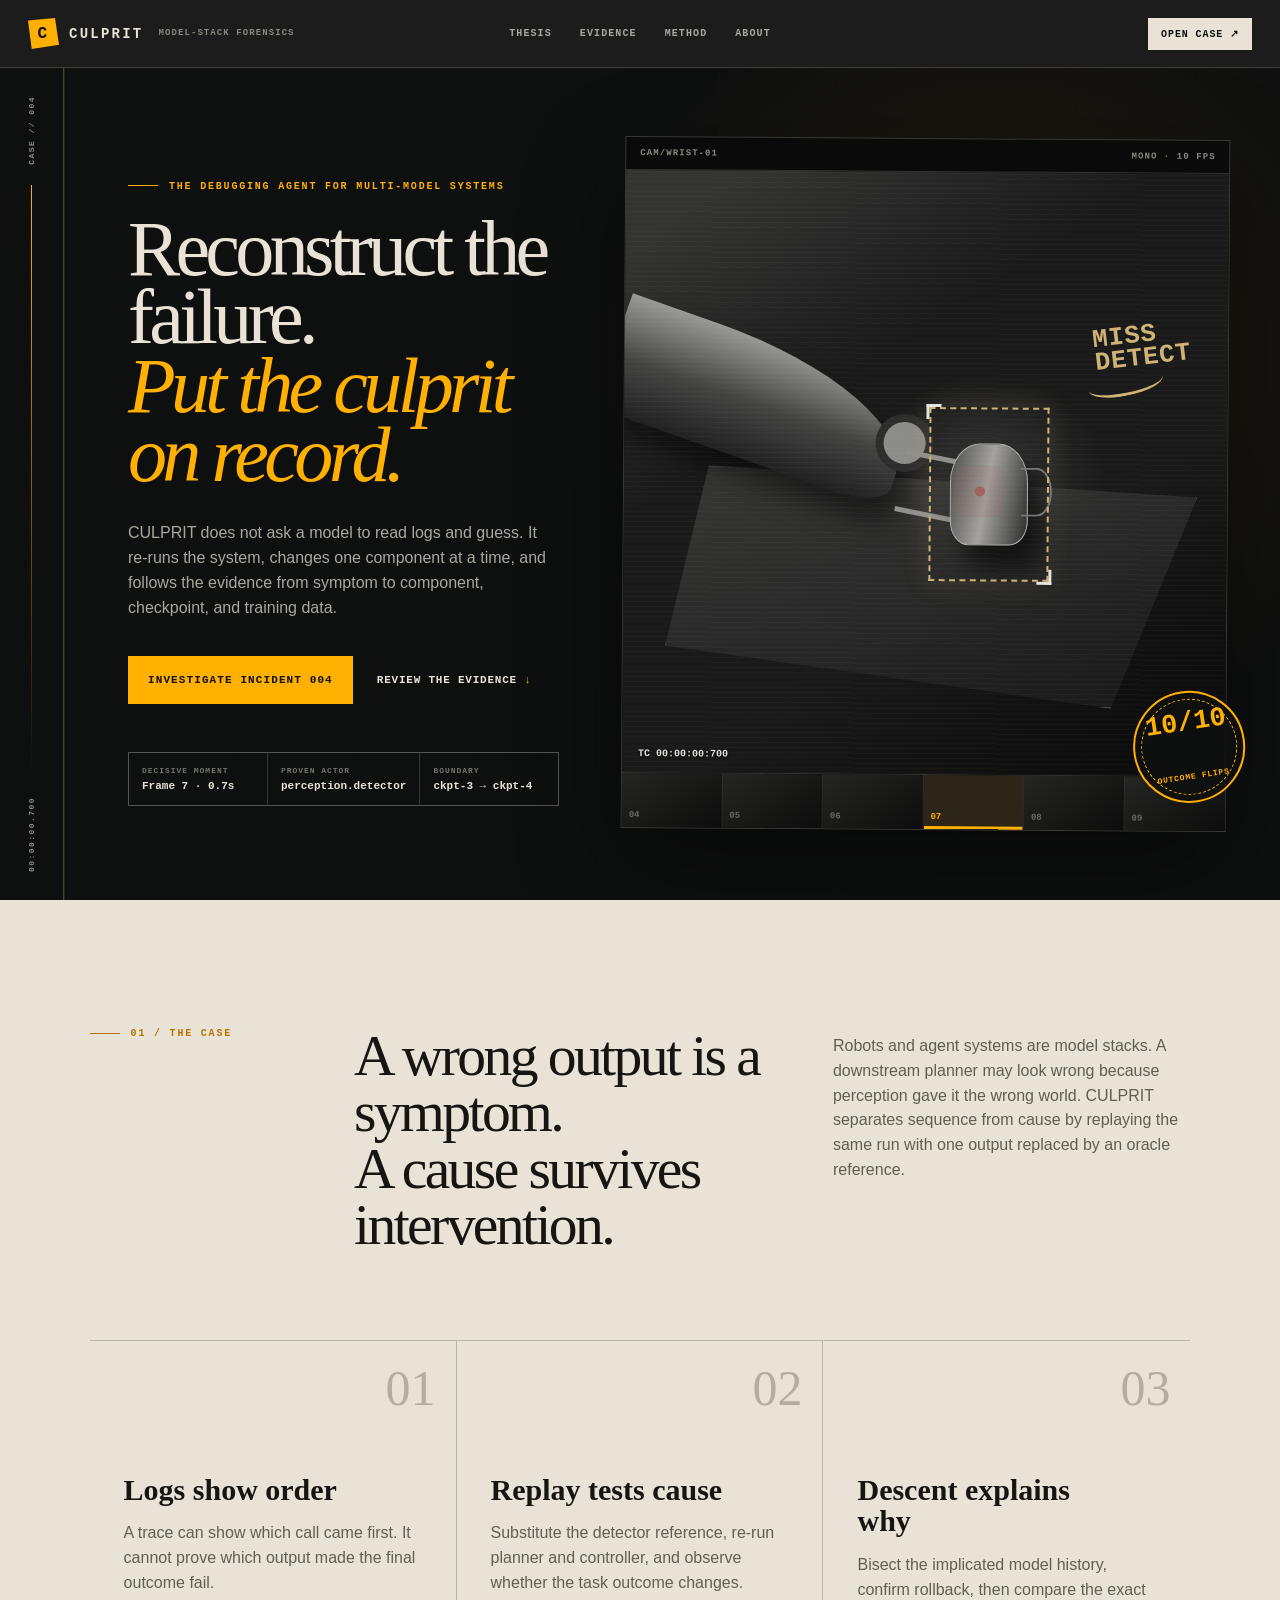
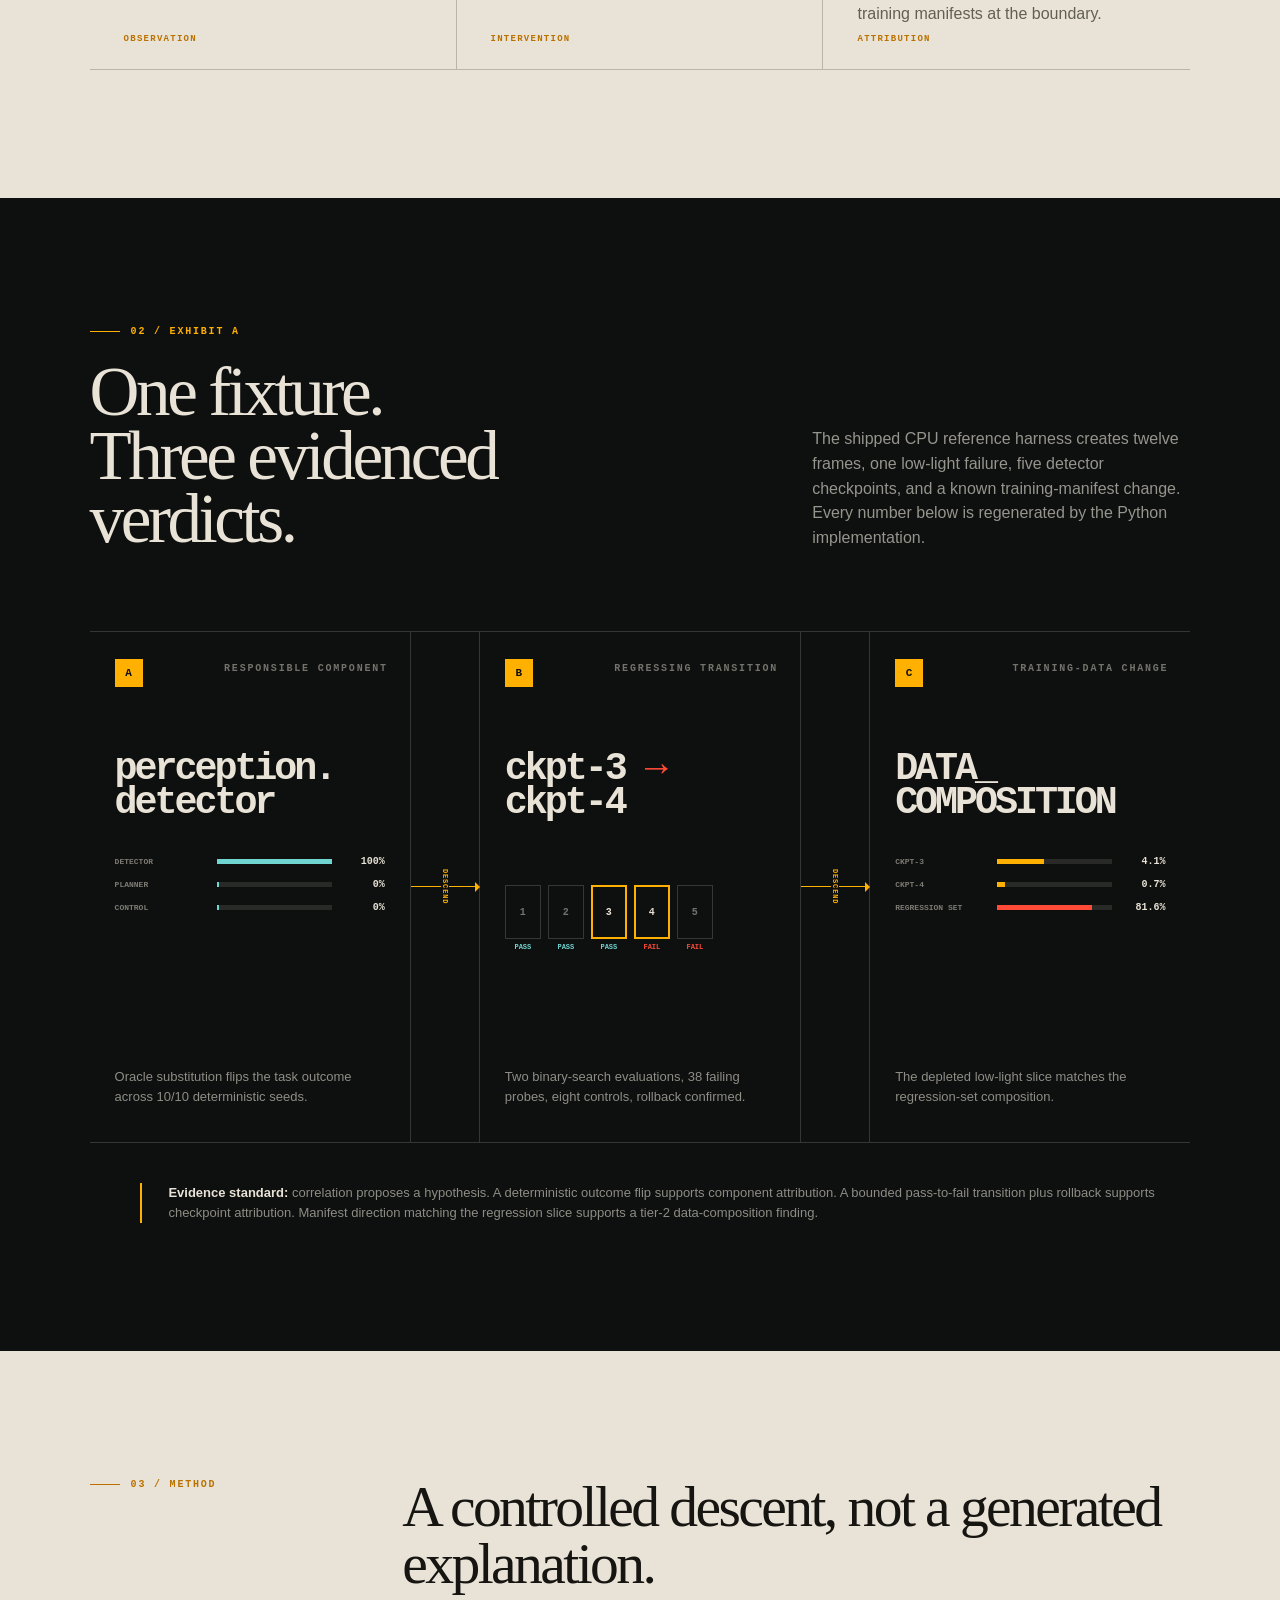
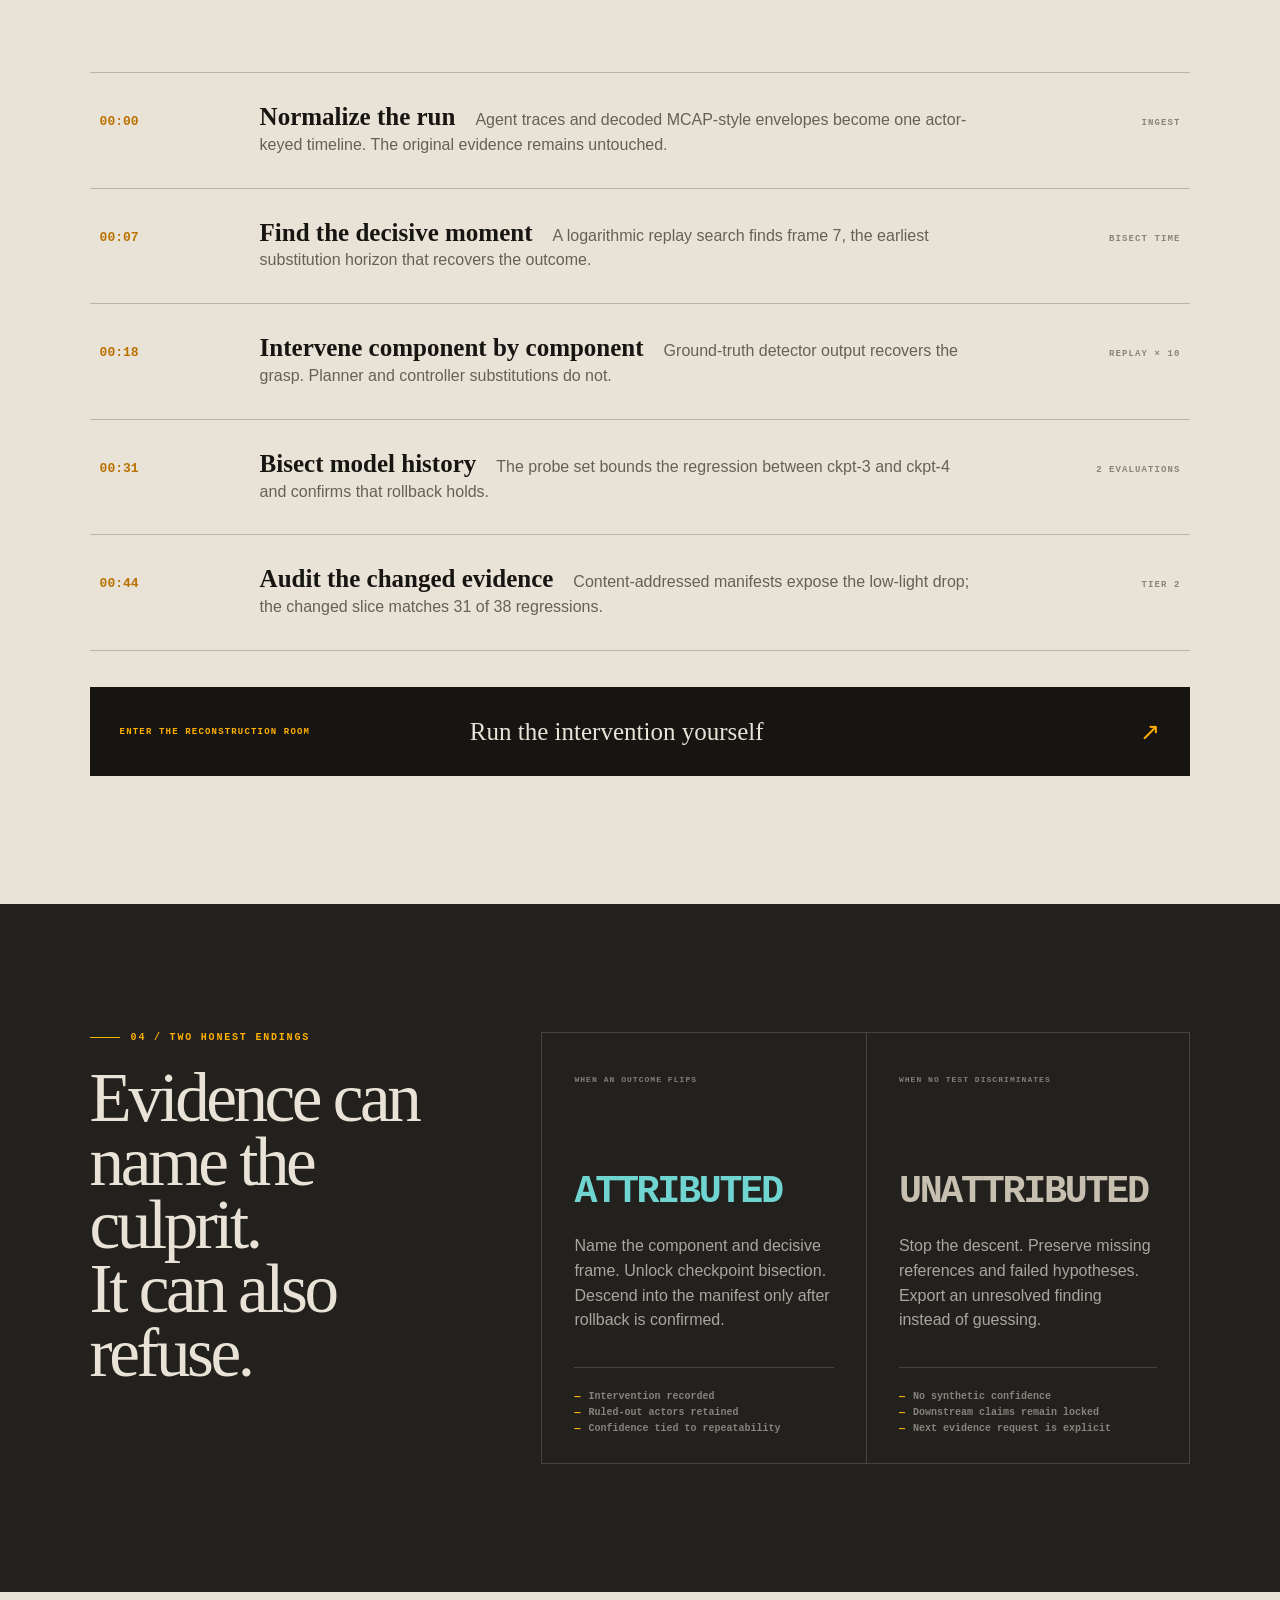
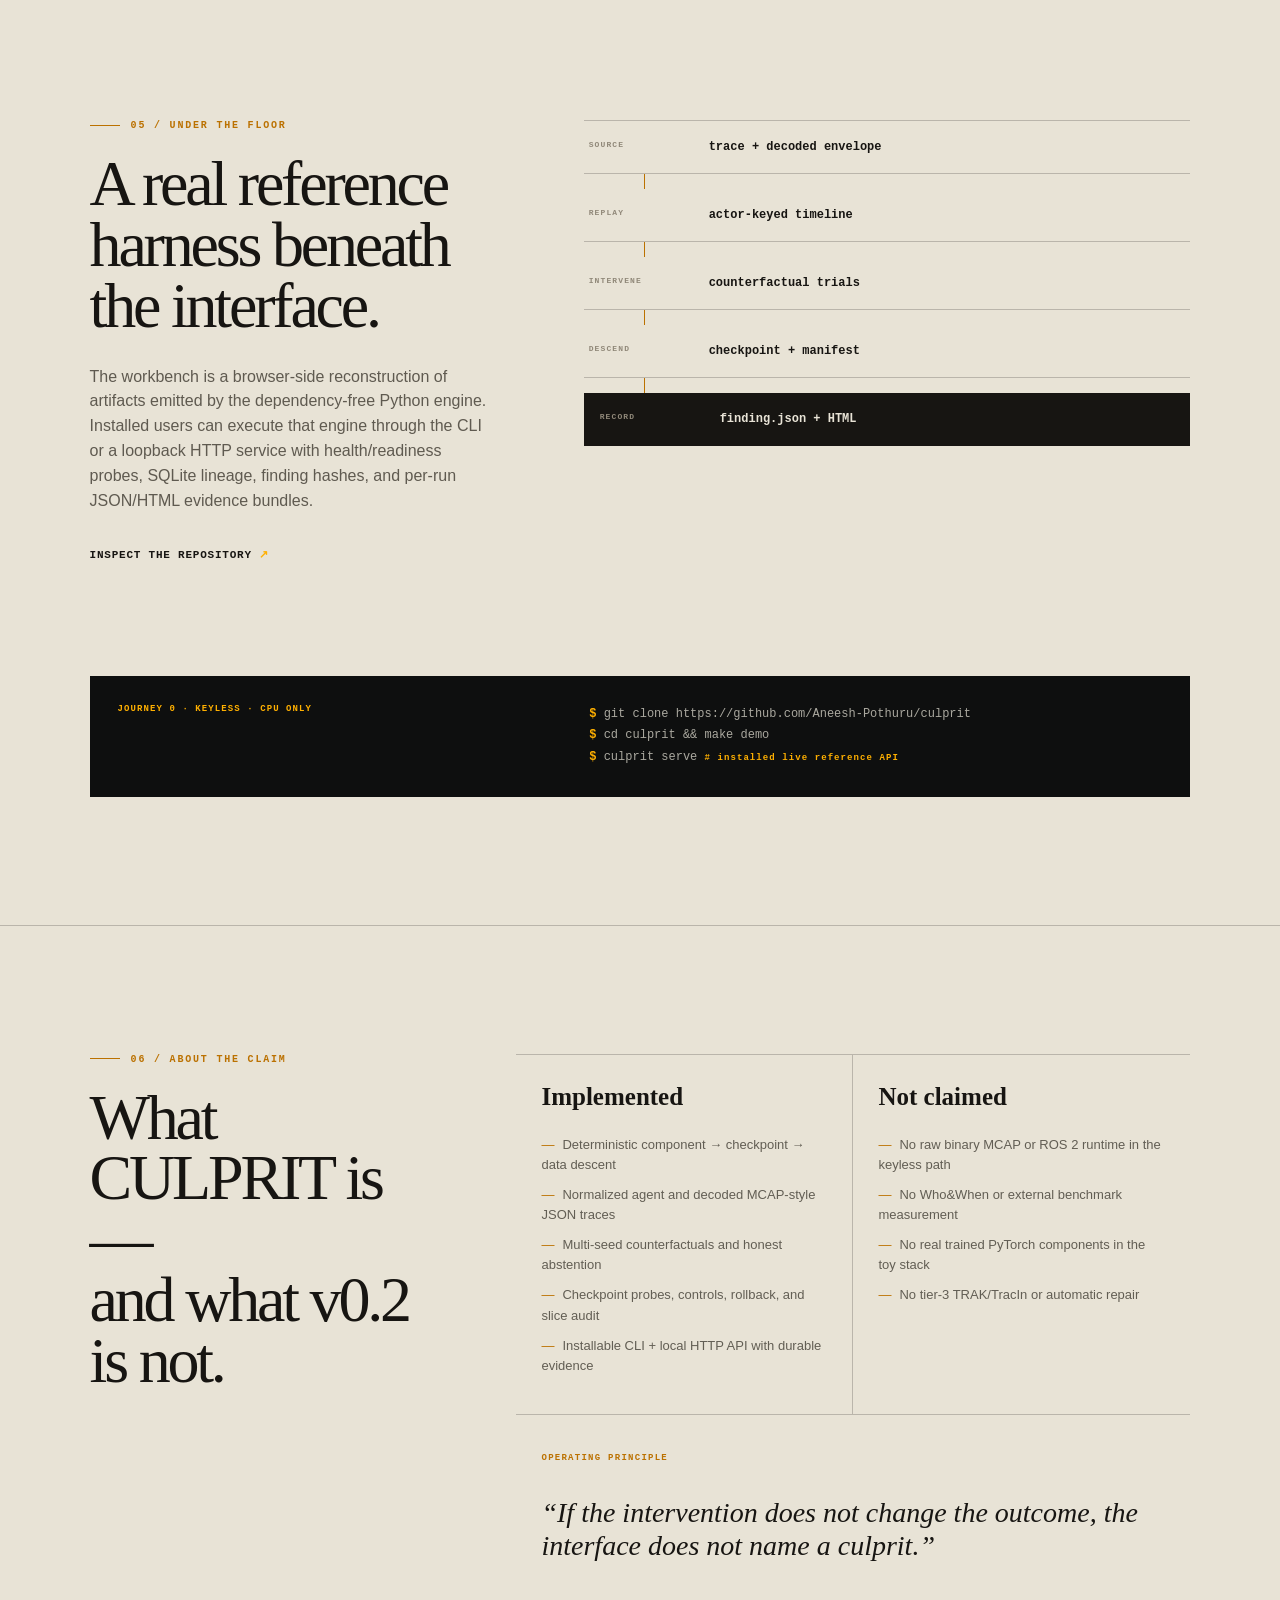
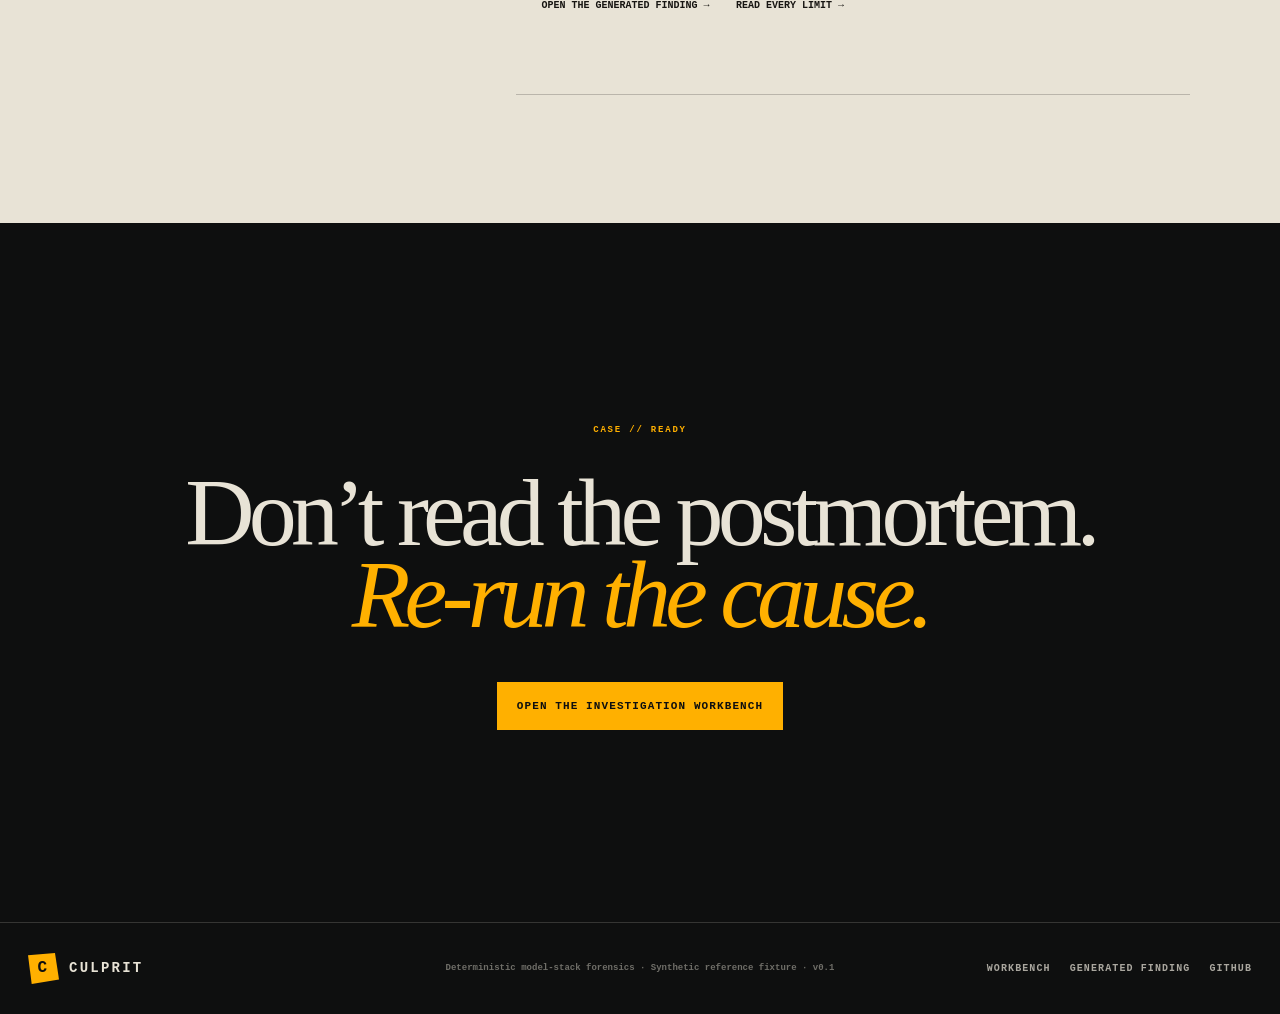
==== commit be6ba15b: "Build durable investigation service and evidence API" ====
--- a/docs/index.html
+++ b/docs/index.html
@@ -219,7 +219,7 @@
       <div class="architecture-copy">
         <p class="folio">05 / UNDER THE FLOOR</p>
         <h2 id="architecture-title">A real reference harness beneath the interface.</h2>
-        <p>The workbench is a browser-side reconstruction of artifacts emitted by the dependency-free Python engine. The repository implements normalization, deviation ranking, component interventions, decisive-step bisection, checkpoint bisection, probe generation, rollback confirmation, and a tiered manifest audit.</p>
+        <p>The workbench is a browser-side reconstruction of artifacts emitted by the dependency-free Python engine. Installed users can execute that engine through the CLI or a loopback HTTP service with health/readiness probes, SQLite lineage, finding hashes, and per-run JSON/HTML evidence bundles.</p>
         <a class="text-link dark-link" href="https://github.com/Aneesh-Pothuru/culprit">Inspect the repository <span aria-hidden="true">↗</span></a>
       </div>
       <div class="architecture-map" role="img" aria-label="Trace flows through replay, component attribution, checkpoint bisection, and data audit to a finding">
@@ -235,14 +235,14 @@
       </div>
       <div class="command-block">
         <span>JOURNEY 0 · KEYLESS · CPU ONLY</span>
-        <code><b>$</b> git clone https://github.com/Aneesh-Pothuru/culprit<br><b>$</b> cd culprit &amp;&amp; make demo</code>
+        <code><b>$</b> git clone https://github.com/Aneesh-Pothuru/culprit<br><b>$</b> cd culprit &amp;&amp; make demo<br><b>$</b> culprit serve <span># installed live reference API</span></code>
       </div>
     </section>
 
     <section class="about-section" id="about" aria-labelledby="about-title">
       <div class="about-title">
         <p class="folio">06 / ABOUT THE CLAIM</p>
-        <h2 id="about-title">What CULPRIT is—<br>and what v0.1 is not.</h2>
+        <h2 id="about-title">What CULPRIT is—<br>and what v0.2 is not.</h2>
       </div>
       <div class="about-grid">
         <article>
@@ -252,6 +252,7 @@
             <li>Normalized agent and decoded MCAP-style JSON traces</li>
             <li>Multi-seed counterfactuals and honest abstention</li>
             <li>Checkpoint probes, controls, rollback, and slice audit</li>
+            <li>Installable CLI + local HTTP API with durable evidence</li>
           </ul>
         </article>
         <article>
